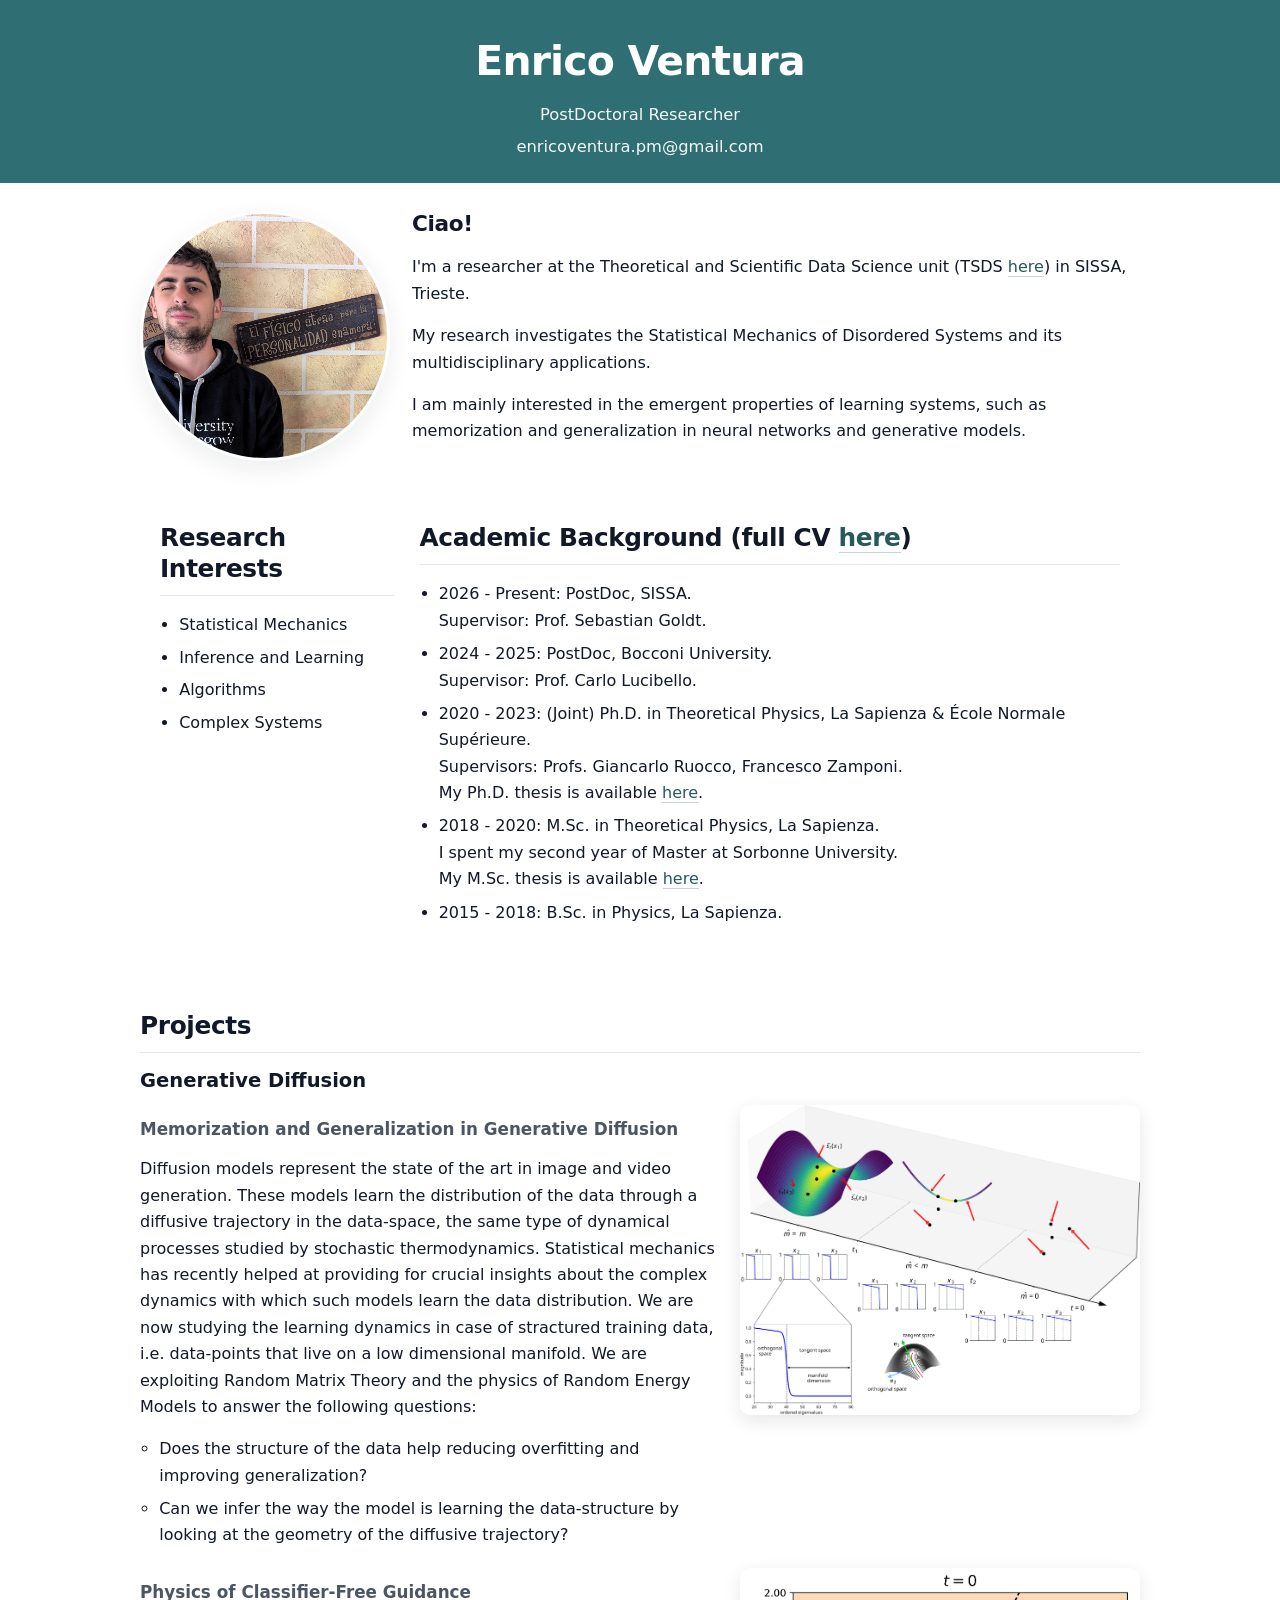
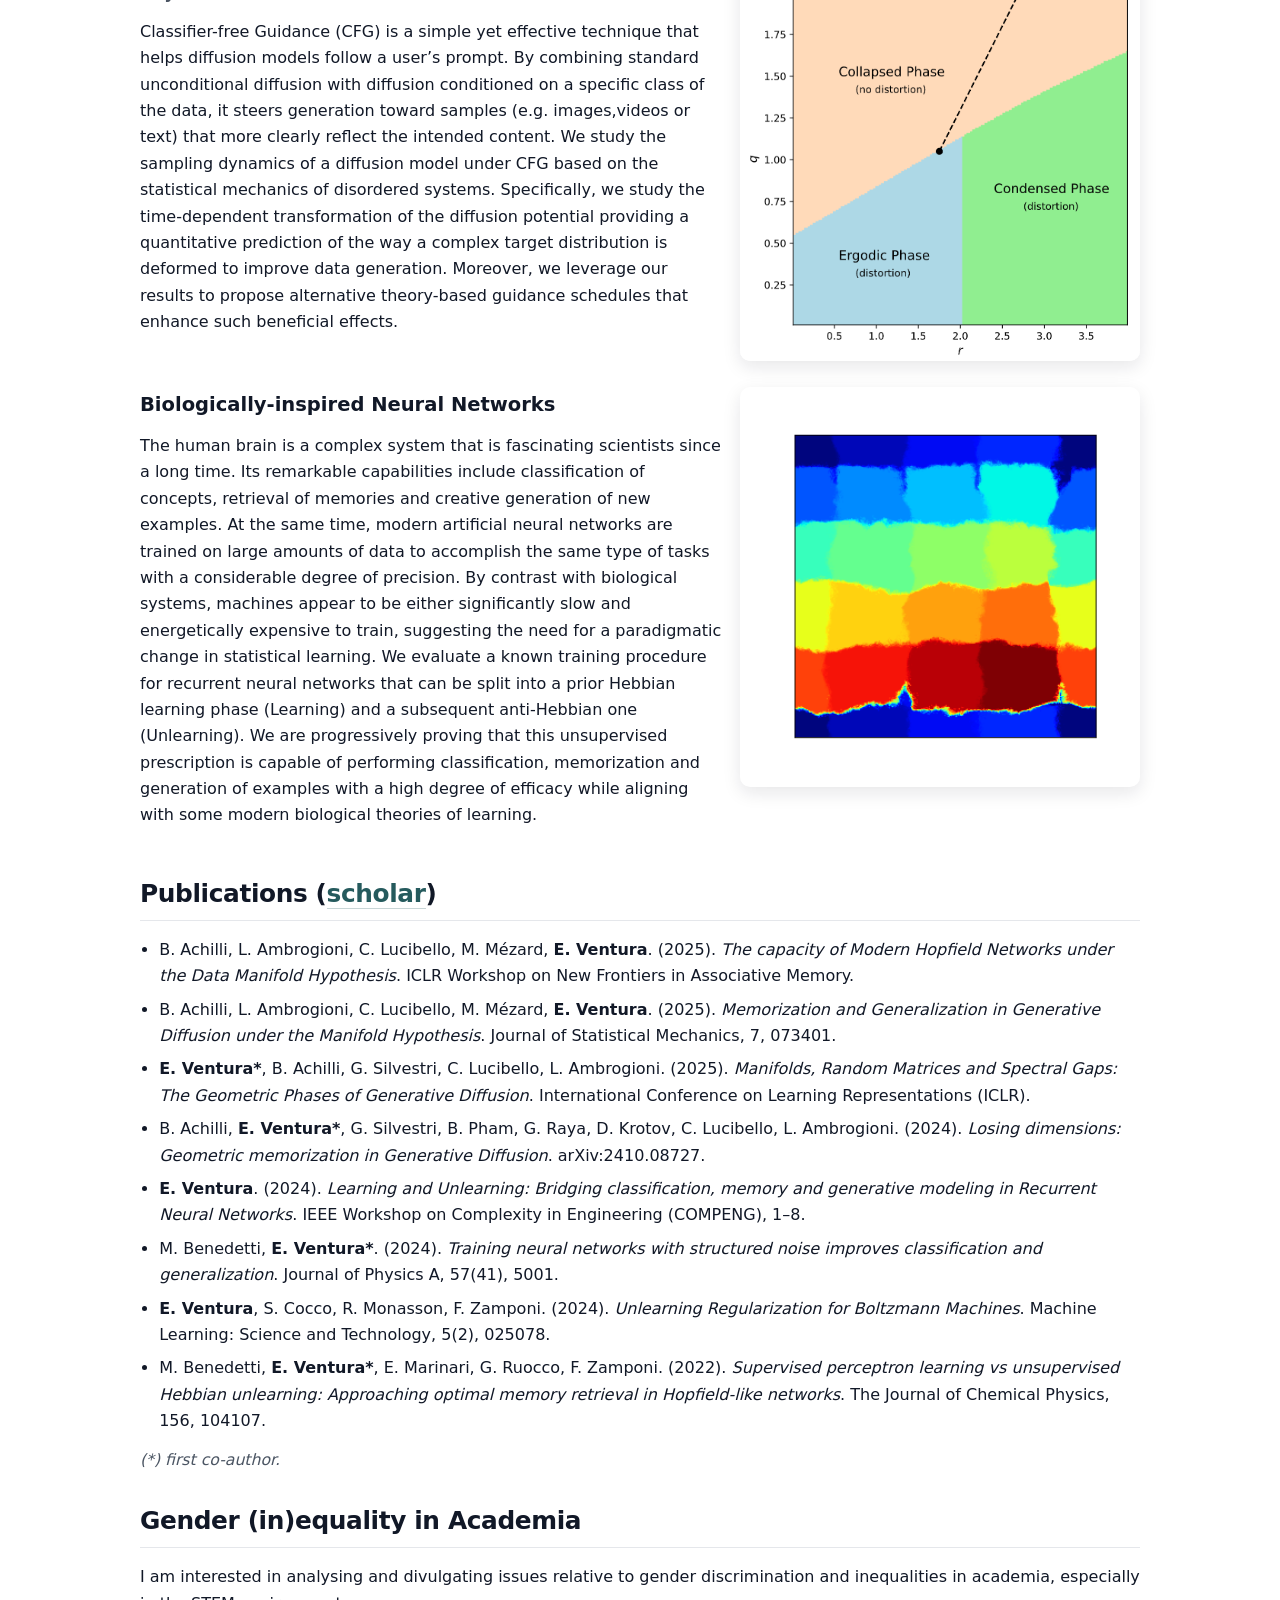
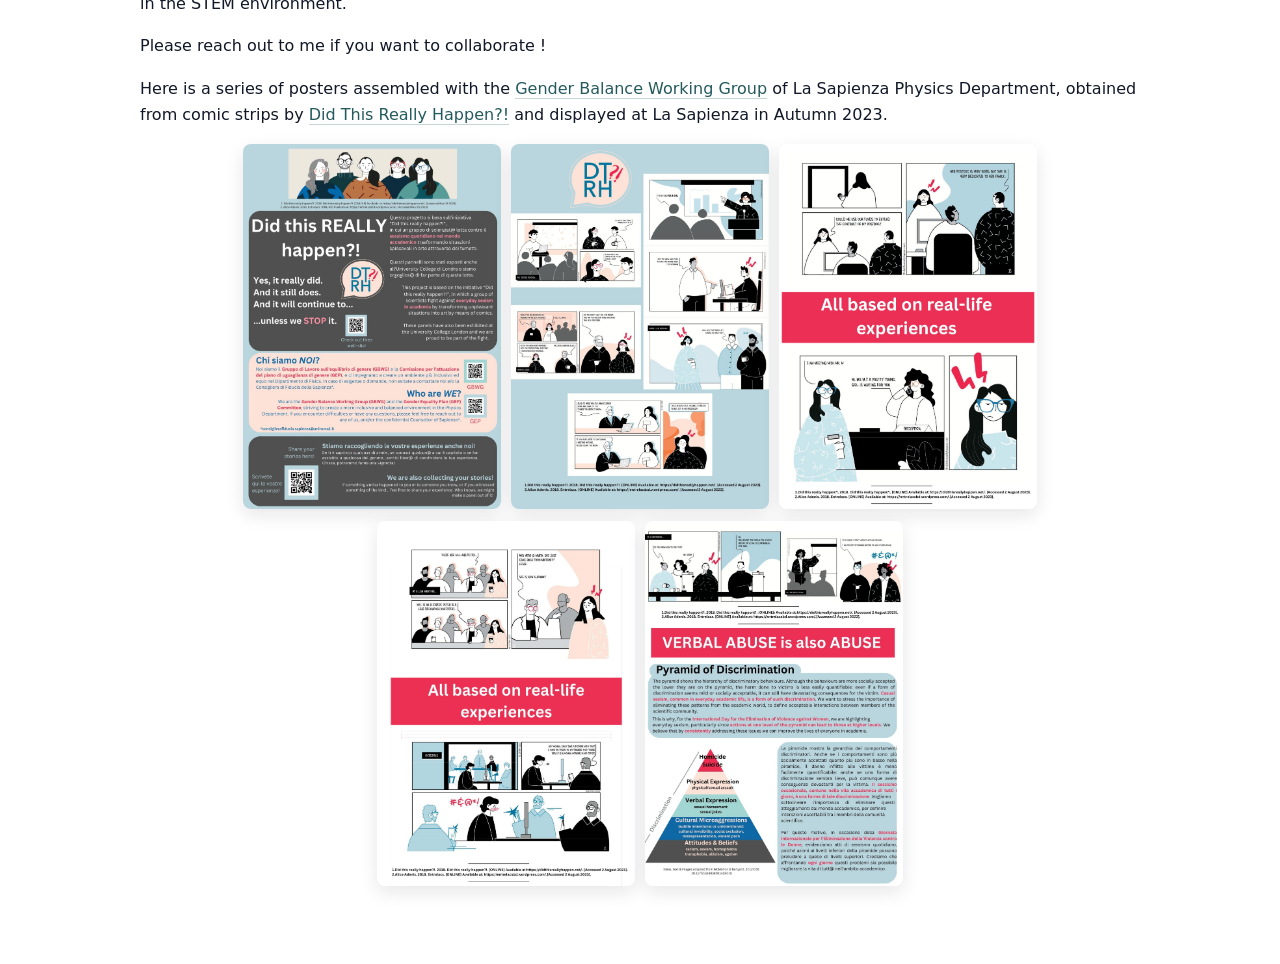
==== index.html @ 5e046989 "Update index.html tsds link added" ====
<!DOCTYPE html>
<html lang="en">
<head>
    <meta charset="UTF-8">
    <meta name="viewport" content="width=device-width, initial-scale=1.0">
    <title>Enrico Ventura's Personal Page</title>
    <link rel="stylesheet" href="styles.css">
    <meta name="google-site-verification" content="R15qdT6R-Fi0BmJsqNx1vPiLDeaV4in-1OyixtEKTc4" />
</head>
<body>
    <header>
        <h1>Enrico Ventura</h1>
        <p>PostDoctoral Researcher</p>
        <p>enricoventura.pm@gmail.com</p>
    </header>
    <div class="container">
        <section id="about" class="section about-section">
            <img src="profile2.jpeg" alt="Enrico Ventura" class="profile-image">
            <div class="about-text">
                <h2>Ciao!</h2>
                <p>I'm a researcher at the Theoretical and Scientific Data Science unit (TSDS <a href="https://datascience.sissa.it/person/435/enrico-ventura">here</a>) in SISSA, Trieste.</p>
                <p>My research investigates the Statistical Mechanics of Disordered Systems and its multidisciplinary applications.</p>
                <p>I am mainly interested in the emergent properties of learning systems, such as memorization and generalization in neural networks and generative models.</p>
            </div>
        </section>
        <div class="container">
            <div class="flex-container">

                <!-- Swapped order: Research Interests first -->
                <section id="research" class="section">
                    <h2>Research Interests</h2>
                    <ul>
                        <li>Statistical Mechanics</li>
                        <li>Inference and Learning</li>
                        <li>Algorithms</li>
                        <li>Complex Systems</li>
                    </ul>
                </section>

                <section id="background" class="section">
                    <h2>Academic Background (full CV <a href="https://drive.google.com/file/d/1VvjgAcRLy3TLuBI2pjbwtrIJHk2iOEC-/view?usp=sharing">here</a>)</h2>
                    <ul>
                        <li> 2026 - Present: PostDoc, SISSA.<br>
                            Supervisor: Prof. Sebastian Goldt.</li> 
                        <li> 2024 - 2025: PostDoc, Bocconi University.<br> 
                            Supervisor: Prof. Carlo Lucibello.</li> 
                        <li> 2020 - 2023: (Joint) Ph.D. in Theoretical Physics, La Sapienza & École Normale Supérieure.<br> 
                            Supervisors: Profs. Giancarlo Ruocco, Francesco Zamponi.<br>
                            My Ph.D. thesis is available <a href="https://arxiv.org/pdf/2403.02537">here</a>.</li>
                        <li>2018 - 2020: M.Sc. in Theoretical Physics, La Sapienza.<br>
                            I spent my second year of Master at Sorbonne University.<br> 
                            My M.Sc. thesis is available <a href="https://arxiv.org/pdf/2305.07656">here</a>.</li>
                        <li>2015 - 2018: B.Sc. in Physics, La Sapienza.</li>
                    </ul>
                </section>    

            </div>
        </div>
        <section id="projects" class="section">
    <h2>Projects</h2>
    <ul class="projects-list">

        <!-- Main paragraph 1 -->
        <li class="project-item">
            <h3>Generative Diffusion</h3>

            <!-- Subparagraph 2 (with image placeholder on the right) -->
            <div class="project-row">
                <div class="project-text">
                    <h4>Memorization and Generalization in Generative Diffusion</h4>
                    <p>
                        Diffusion models represent the state of the art in image and video generation. These models learn the distribution of the data through a diffusive trajectory in the data-space, the same type of dynamical processes studied by stochastic thermodynamics. 
                        Statistical mechanics has recently helped at providing for crucial insights about the complex dynamics with which such models learn the data distribution.  
                        We are now studying the learning dynamics in case of stractured training data, i.e. data-points that live on a low dimensional manifold.    
                        We are exploiting Random Matrix Theory and the physics of Random Energy Models to answer the following questions:
                    </p>
                    <ul>
                        <li> Does the structure of the data help reducing overfitting and improving generalization? </li>
                        <li> Can we infer the way the model is learning the data-structure by looking at the geometry of the diffusive trajectory? </li>
                    </ul>
                </div>

                <div class="project-image">
                    <img src="memo_diffusion-1.png" alt="Memorization and Generalization in Generative Diffusion image" />
                </div>
            </div>
            <!-- Subparagraph 1 (with image placeholder on the right) -->
            <div class="project-row">
                <div class="project-text">
                    <h4>Physics of Classifier-Free Guidance</h4>
                    <p>
                    Classifier-free Guidance (CFG) is a simple yet effective technique that helps diffusion models follow a user’s prompt. By combining standard unconditional diffusion with diffusion conditioned on a specific class of the data, it steers generation toward samples (e.g. images,videos or text) that more clearly reflect the intended content. We study the sampling dynamics of a diffusion model under CFG based on the statistical mechanics of disordered systems. Specifically, we study the time-dependent transformation of the diffusion potential providing a quantitative prediction of the way a complex target distribution is deformed to improve data generation. Moreover, we leverage our results to propose alternative theory-based guidance schedules that enhance such beneficial effects.  
                    </p>
                </div>

                <div class="project-image">
                    <img src="CFG.png" alt="Classifier-Free Guidance image" />
                </div>
            </div>
        </li>

        <!-- Main paragraph 2 -->
        <li class="project-item">
            <div class="project-row">
                <div class="project-text">
                    <h3>Biologically-inspired Neural Networks</h3>
                    <p>
                        The human brain is a complex system that is fascinating scientists since a long time. Its remarkable capabilities include classification of concepts, retrieval of memories and creative generation of new examples. At the same time, modern artificial neural networks are trained on large amounts of data to accomplish the same type of tasks with a considerable degree of precision.
                        By contrast with biological systems, machines appear to be either significantly slow and energetically expensive to train, suggesting the need for a paradigmatic change in statistical learning. 
                        We evaluate a known training procedure for recurrent neural networks that can be split into a prior Hebbian learning phase (Learning) and a subsequent anti-Hebbian one (Unlearning). We are progressively proving that this unsupervised prescription is capable of performing classification, memorization and generation of examples with a high degree of efficacy while aligning with some modern biological theories of learning.
                    </p>
                </div>

                <div class="project-image">
                    <img src="basins.png" alt="Biologically-inspired Neural Networks image" />
                </div>
            </div>
        </li>

    </ul>
</section>

   
        <section id="publications" class="section">
            <h2>Publications (<a href="https://scholar.google.com/citations?user=Wk6m0tkAAAAJ">scholar</a>)</h2>
            <ul>
                <!-- <li><strong>E. Ventura*</strong>, B. Achilli, L. Ambrogioni, C. Lucibello. (2026). <em>Generative Distortions in Guided Diffusion Models</em>. In preparation, to be submitted to ICML 2026.</li> -->
        
                <li>B. Achilli, L. Ambrogioni, C. Lucibello, M. Mézard, <strong>E. Ventura</strong>. (2025). <em>The capacity of Modern Hopfield Networks under the Data Manifold Hypothesis</em>. ICLR Workshop on New Frontiers in Associative Memory.</li>
        
                <li>B. Achilli, L. Ambrogioni, C. Lucibello, M. Mézard, <strong>E. Ventura</strong>. (2025). <em>Memorization and Generalization in Generative Diffusion under the Manifold Hypothesis</em>. Journal of Statistical Mechanics, 7, 073401.</li>
        
                <li><strong>E. Ventura*</strong>, B. Achilli, G. Silvestri, C. Lucibello, L. Ambrogioni. (2025). <em>Manifolds, Random Matrices and Spectral Gaps: The Geometric Phases of Generative Diffusion</em>. International Conference on Learning Representations (ICLR).</li>
        
                <li> B. Achilli, <strong>E. Ventura*</strong>, G. Silvestri, B. Pham, G. Raya, D. Krotov, C. Lucibello, L. Ambrogioni. (2024). <em>Losing dimensions: Geometric memorization in Generative Diffusion</em>. arXiv:2410.08727.</li>
        
                <li><strong>E. Ventura</strong>. (2024). <em>Learning and Unlearning: Bridging classification, memory and generative modeling in Recurrent Neural Networks</em>. IEEE Workshop on Complexity in Engineering (COMPENG), 1–8.</li>
        
                <li>M. Benedetti, <strong>E. Ventura*</strong>. (2024). <em>Training neural networks with structured noise improves classification and generalization</em>. Journal of Physics A, 57(41), 5001.</li>
        
                <li><strong>E. Ventura</strong>, S. Cocco, R. Monasson, F. Zamponi. (2024). <em>Unlearning Regularization for Boltzmann Machines</em>. Machine Learning: Science and Technology, 5(2), 025078.</li>
        
                <li> M. Benedetti, <strong>E. Ventura*</strong>, E. Marinari, G. Ruocco, F. Zamponi. (2022). <em>Supervised perceptron learning vs unsupervised Hebbian unlearning: Approaching optimal memory retrieval in Hopfield-like networks</em>. The Journal of Chemical Physics, 156, 104107.</li>
            </ul>
        
            <p style="margin-top: 12px; color: #4b5563; font-size: 0.98rem;">
                <em>(*) first co-author.</em>
            </p>
        </section>

        </section>    
            <section id="gender balance" class="section">
                <h2>Gender (in)equality in Academia</h2>
                <p>I am interested in analysing and divulgating issues relative to gender discrimination and inequalities in academia, especially in the STEM environment.</p>
                <p>Please reach out to me if you want to collaborate ! </p>
                <p>Here is a series of posters assembled with the <a href="https://phd.uniroma1.it/web/pagina.aspx?s=&i=3503&m=&l=EN&p=477&a=">Gender Balance Working Group</a> of La Sapienza Physics Department, obtained from comic strips by <a href="https://didthisreallyhappen.net/">Did This Really Happen?!</a> and displayed at La Sapienza in Autumn 2023.</p>  
             <div class="image-row">
                <img src="Did this REALLY happen!-2.jpg">
                <img src="Did this REALLY happen!-3.jpg">
                <img src="Did this REALLY happen!-4.jpg">
            </div>
            <div class="image-row">
                <img src="Did this REALLY happen!-5.jpg">
                <img src="Did this REALLY happen!-6.jpg">
            </div>
        </section>
    </div>
</body>
</html>
---- styles.css ----
:root{
    --bg: #ffffff;
    --text: #111827;         /* slate-900 */
    --muted: #4b5563;        /* slate-600 */
    --line: #e5e7eb;         /* slate-200 */
    --accent: #2f6f73;       /* refined teal */
    --accent-dark: #255a5d;
    --maxw: 1040px;

    --radius: 12px;
    --shadow: 0 8px 24px rgba(17, 24, 39, 0.08);
}

* { box-sizing: border-box; }

body {
    font-family: ui-sans-serif, system-ui, -apple-system, "Segoe UI", Roboto, Helvetica, Arial, "Apple Color Emoji", "Segoe UI Emoji";
    font-size: 16.5px;
    line-height: 1.65;
    margin: 0;
    padding: 0;
    background-color: var(--bg);
    color: var(--text);
    min-height: 100vh;
    display: flex;
    flex-direction: column;
}

a {
    color: var(--accent-dark);
    text-decoration: none;
    border-bottom: 1px solid rgba(37, 90, 93, 0.25);
}
a:hover {
    border-bottom-color: rgba(37, 90, 93, 0.8);
}

header {
    background: var(--accent);
    color: #fff;
    padding: 28px 0 22px;
    text-align: center;
}

header h1 {
    margin: 0;
    font-weight: 750;
    letter-spacing: -0.02em;
    font-size: clamp(2.0rem, 3.2vw, 2.7rem);
}

header p {
    margin: 6px 0 0;
    font-size: 1.02rem;
    opacity: 0.95;
}

.container {
    flex: 1;
    max-width: var(--maxw);
    margin: 0 auto;
    padding: 28px 20px 44px;
}

/* Base section spacing */
.section {
    margin-bottom: 34px;
    font-size: 1rem; /* keep body size consistent */
}

/* Title hierarchy */
h2, h3, h4 {
    margin: 0 0 10px 0;
    line-height: 1.25;
}

h2 {
    font-size: 1.55rem;
    font-weight: 720;
    letter-spacing: -0.015em;
    padding-bottom: 10px;
    border-bottom: 1px solid var(--line);
    margin-bottom: 16px;
}

h3 {
    font-size: 1.22rem;
    font-weight: 700;
    margin-top: 6px;
    margin-bottom: 10px;
}

h4 {
    font-size: 1.05rem;
    font-weight: 650;
    color: var(--muted);
    margin-top: 14px;
    margin-bottom: 8px;
}

/* Lists: cleaner spacing */
ul {
    margin: 10px 0 0 0;
    padding-left: 1.2rem;
}
li {
    margin: 7px 0;
}

/* About section layout */
.about-section {
    display: flex;
    flex-wrap: wrap;
    align-items: flex-start;
    gap: 22px;
}

.profile-image {
    width: 250px;
    height: 250px;
    border-radius: 50%;
    flex-shrink: 0;
    object-fit: cover;
    border: 3px solid rgba(255,255,255,0.25);
    box-shadow: var(--shadow);
}

.about-text {
    flex: 1;
    min-width: 260px;
}

.about-text h2 {
    /* “Ciao!” should not look like a major page section */
    border-bottom: none;
    padding-bottom: 0;
    margin-bottom: 8px;
    font-size: 1.35rem;
}

/* Two-column area: Research + Background */
.flex-container {
    display: flex;
    gap: 26px;
    align-items: flex-start;
}

/* Make Academic Background wider than Research Interests */
#background {
    flex: 3 1 0;
    min-width: 0;
}
#research {
    flex: 1 1 0;
    min-width: 0;
}

/* Optional: slightly tighter list in Research Interests */
#research ul li {
    margin: 6px 0;
}

/* -------------------- Projects layout -------------------- */
.projects-list{
    list-style: none;
    padding: 0;
    margin: 0;
}

.project-item{
    margin: 0 0 26px 0;
    padding: 0;
}

/* Each text+image row */
.project-row{
    display: flex;
    gap: 18px;
    align-items: flex-start;
    margin-top: 12px;
}

/* Text takes remaining space */
.project-text{
    flex: 1 1 0;
    min-width: 0;
}

/* Right column: increased image size */
.project-image{
    flex: 0 0 400px;
    max-width: 400px;
    min-width: 400px;
    display: flex;
    justify-content: flex-end;
}

/* Image scales to the column */
.project-image img{
    width: 100%;
    height: auto;
    display: block;
    object-fit: contain;
    border-radius: 10px;
    box-shadow: 0 6px 18px rgba(17, 24, 39, 0.10);
}
/* --------------------------------------------------------- */

/* -------------------- Gender section images (UPDATED) -------------------- */
/* Smaller posters + constrain row width so they don't dominate the page */
.image-row {
    display: flex;
    justify-content: center;
    gap: 10px;
    margin-top: 12px;
    max-width: 860px;     /* keeps the whole row narrower */
    margin-left: auto;
    margin-right: auto;
}

/* Default (row with 3 images): make each image smaller */
.image-row img {
    width: 30%;           /* reduced from 33% */
    height: auto;
    border-radius: 8px;
    box-shadow: 0 6px 18px rgba(17, 24, 39, 0.10);
}

/* Row with 2 images: also reduce */
.image-row:nth-child(2) img {
    width: 52%;           /* reduced from 70% */
}
/* ------------------------------------------------------------------------ */

/* Responsive */
@media (max-width: 768px) {
    .flex-container {
        flex-direction: column;
    }

    /* Projects: stack image below text on tablets/phones */
    .project-row{
        flex-direction: column;
    }
    .project-image{
        max-width: 360px;
        min-width: 0;
        width: 100%;
        justify-content: flex-start;
    }
    .project-image img{
        width: 100%;
    }
}

@media (max-width: 600px) {
    .about-section {
        flex-direction: column;
        text-align: center;
        align-items: center;
    }

    .profile-image {
        margin-bottom: 8px;
    }

    .image-row {
        flex-direction: column;
        align-items: center;
        max-width: 100%;
    }

    .image-row img {
        width: 72%;        /* reduced from 86% on mobile */
    }
}
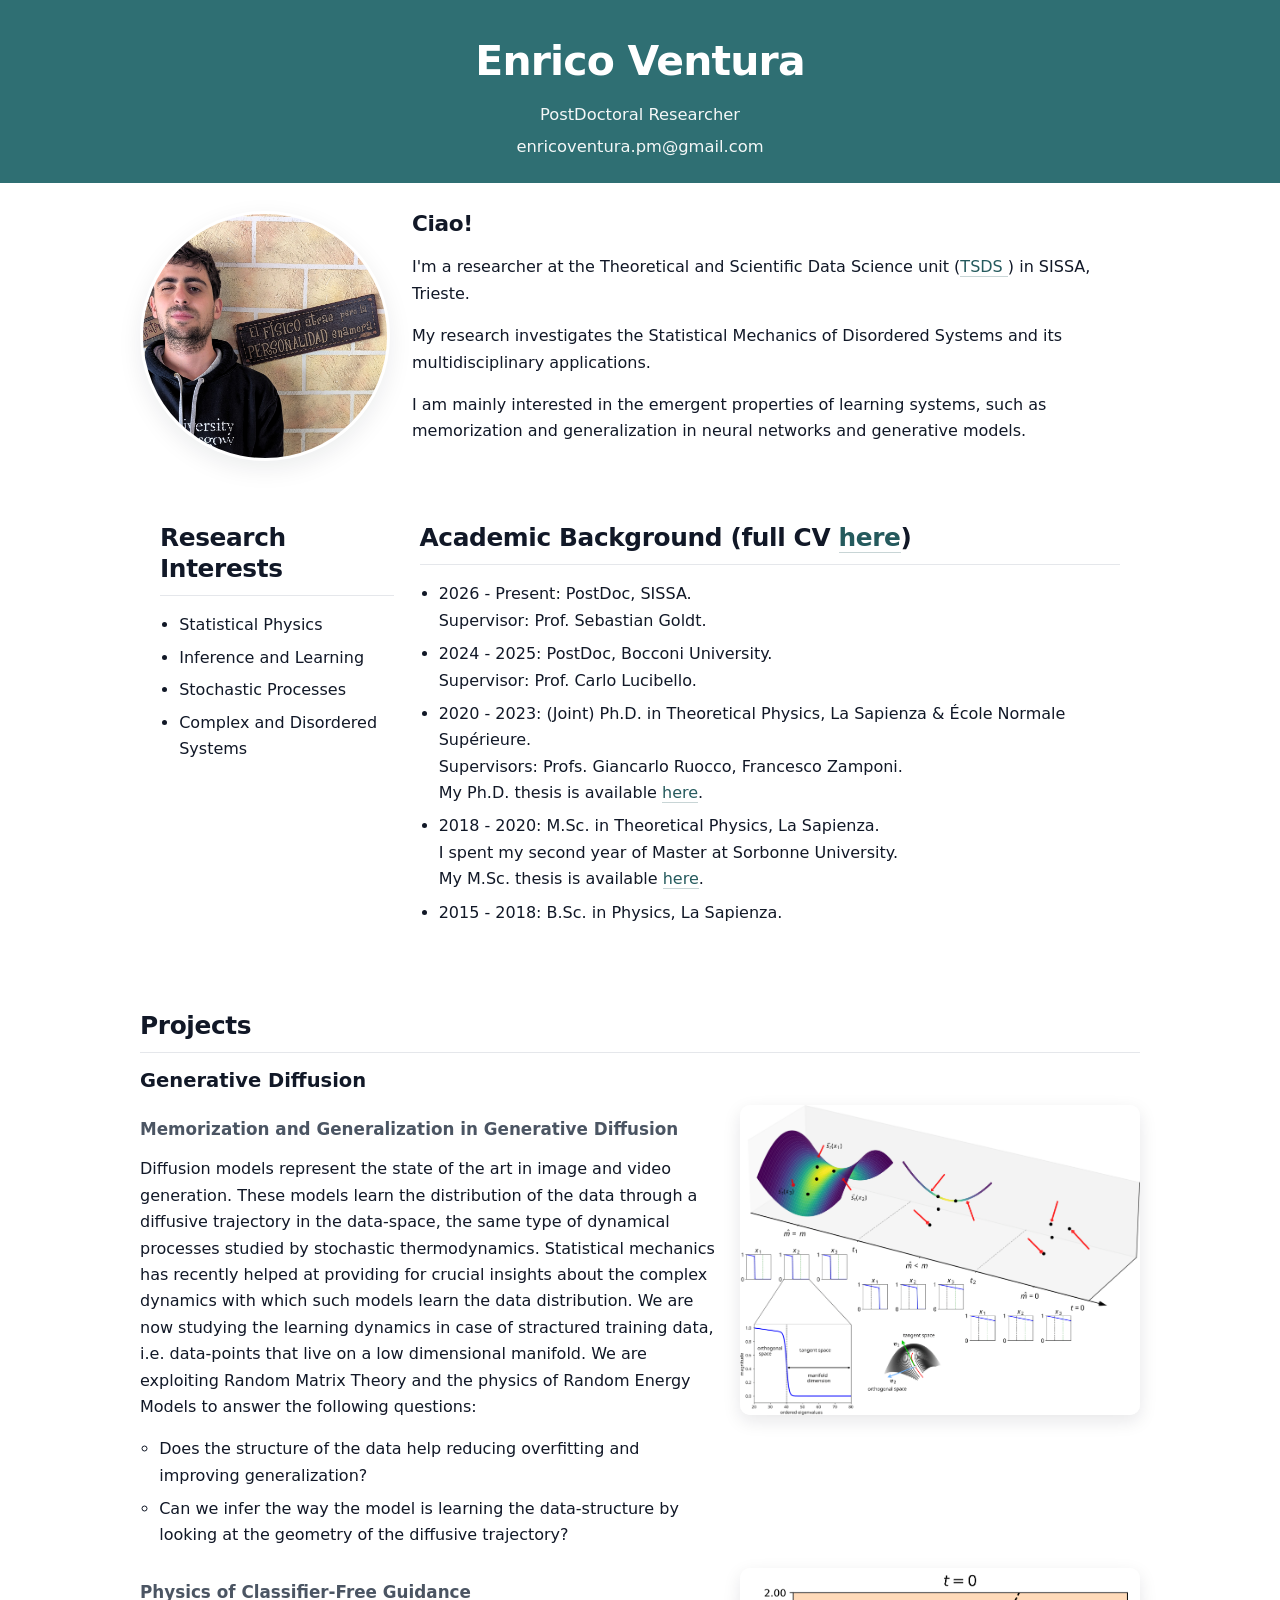
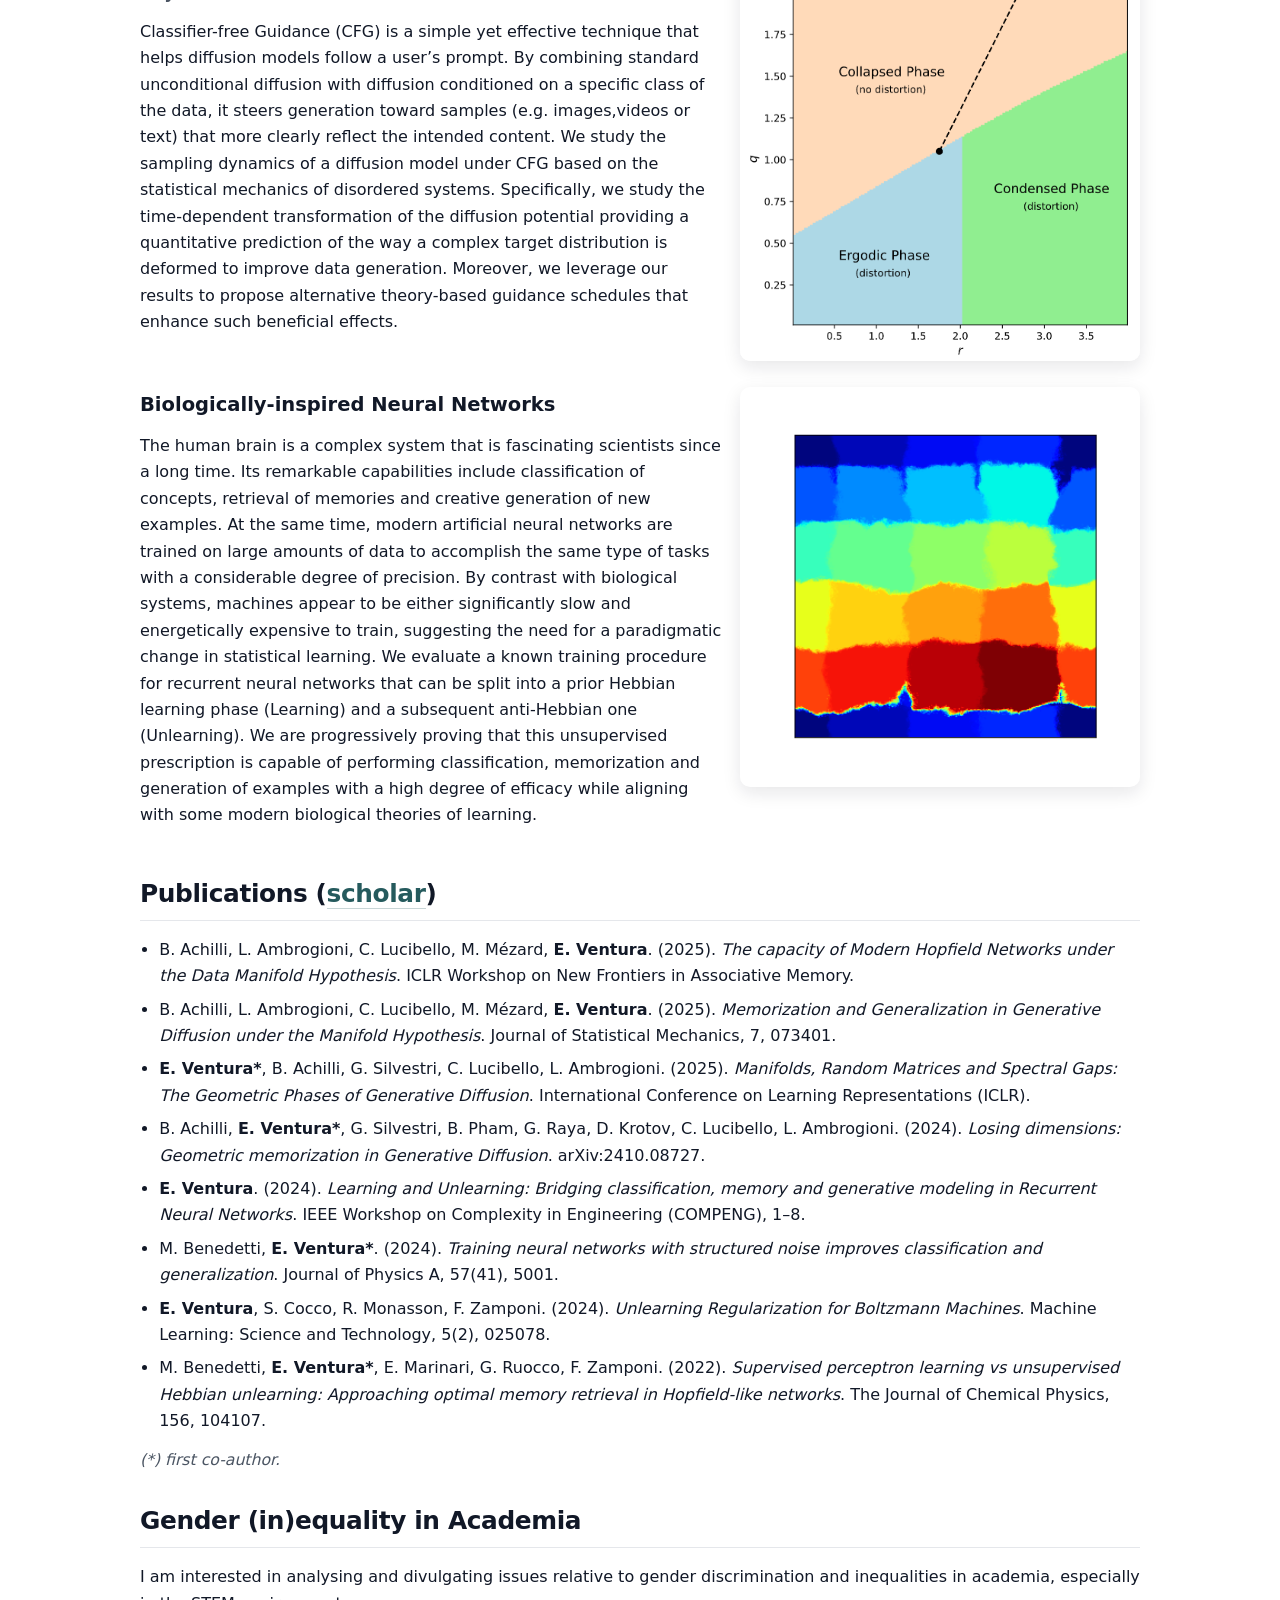
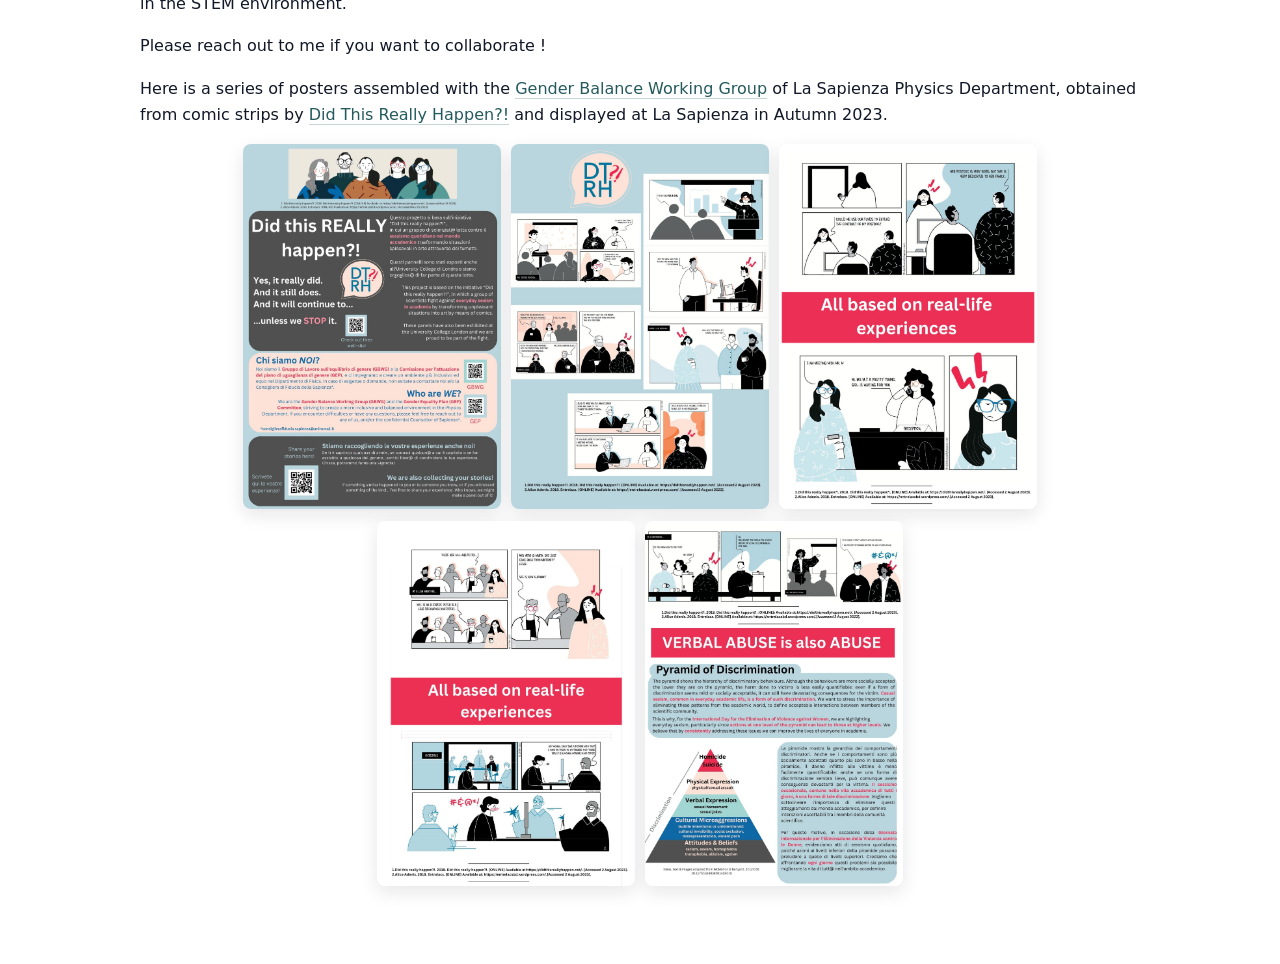
==== commit 9c091bdb: "Update index.html updated tsds link and interests" ====
--- a/index.html
+++ b/index.html
@@ -18,7 +18,7 @@
             <img src="profile2.jpeg" alt="Enrico Ventura" class="profile-image">
             <div class="about-text">
                 <h2>Ciao!</h2>
-                <p>I'm a researcher at the Theoretical and Scientific Data Science unit (TSDS <a href="https://datascience.sissa.it/person/435/enrico-ventura">here</a>) in SISSA, Trieste.</p>
+                <p>I'm a researcher at the Theoretical and Scientific Data Science unit (<a href="https://datascience.sissa.it/person/435/enrico-ventura">TSDS </a>) in SISSA, Trieste.</p>
                 <p>My research investigates the Statistical Mechanics of Disordered Systems and its multidisciplinary applications.</p>
                 <p>I am mainly interested in the emergent properties of learning systems, such as memorization and generalization in neural networks and generative models.</p>
             </div>
@@ -30,10 +30,10 @@
                 <section id="research" class="section">
                     <h2>Research Interests</h2>
                     <ul>
-                        <li>Statistical Mechanics</li>
+                        <li>Statistical Physics</li>
                         <li>Inference and Learning</li>
-                        <li>Algorithms</li>
-                        <li>Complex Systems</li>
+                        <li>Stochastic Processes</li>
+                        <li>Complex and Disordered Systems</li>
                     </ul>
                 </section>
 
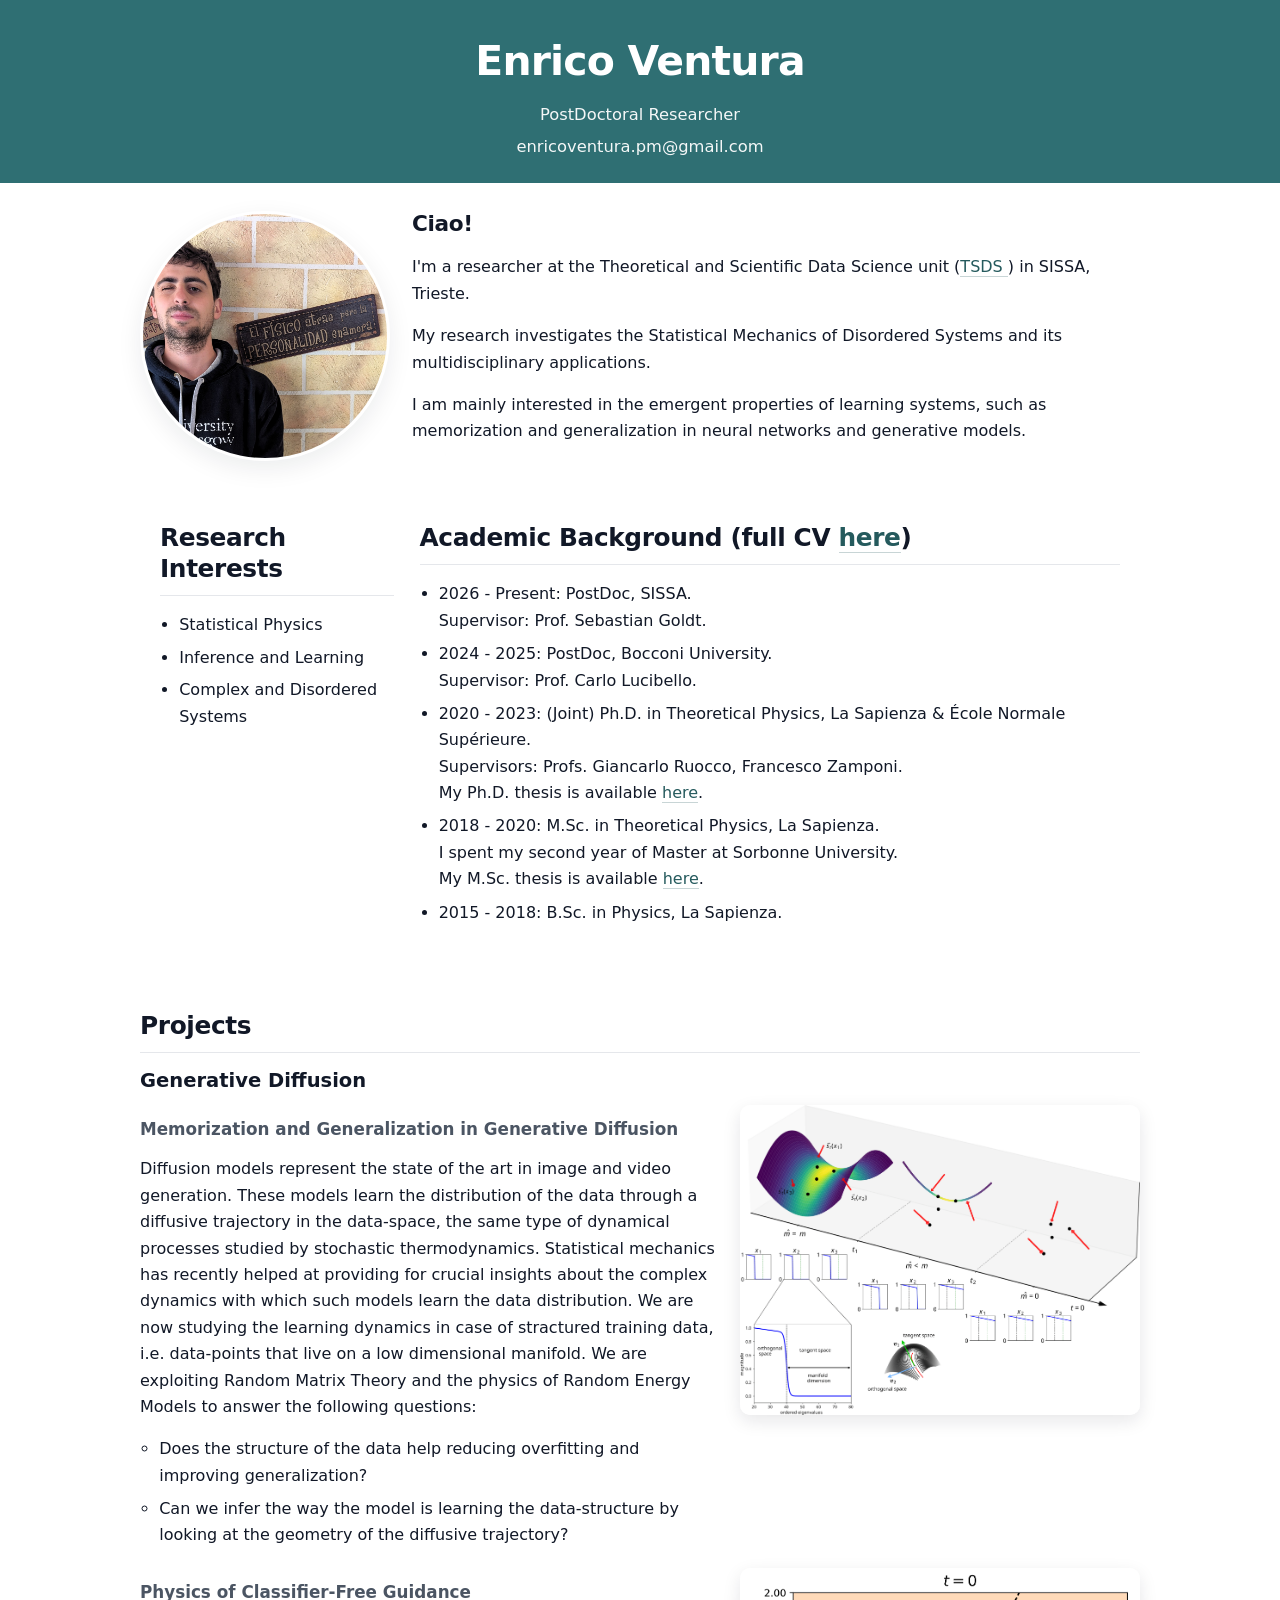
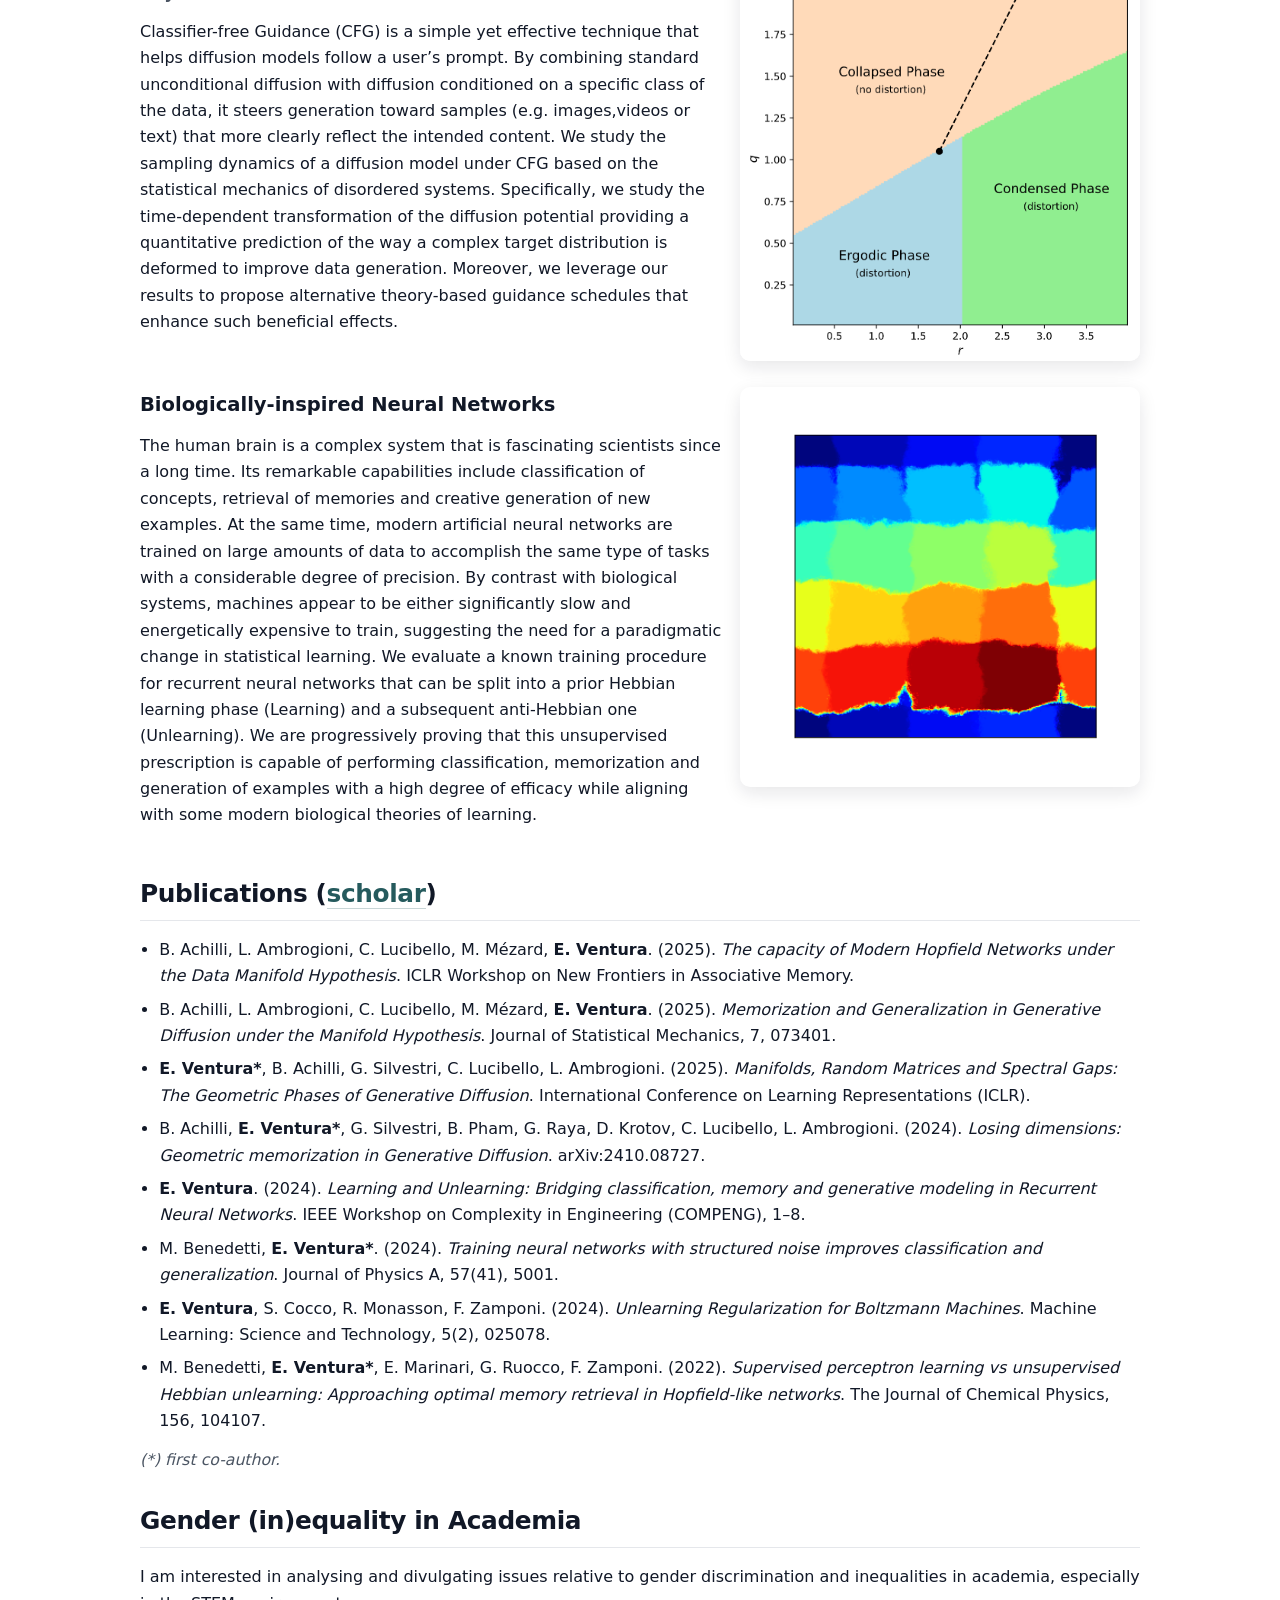
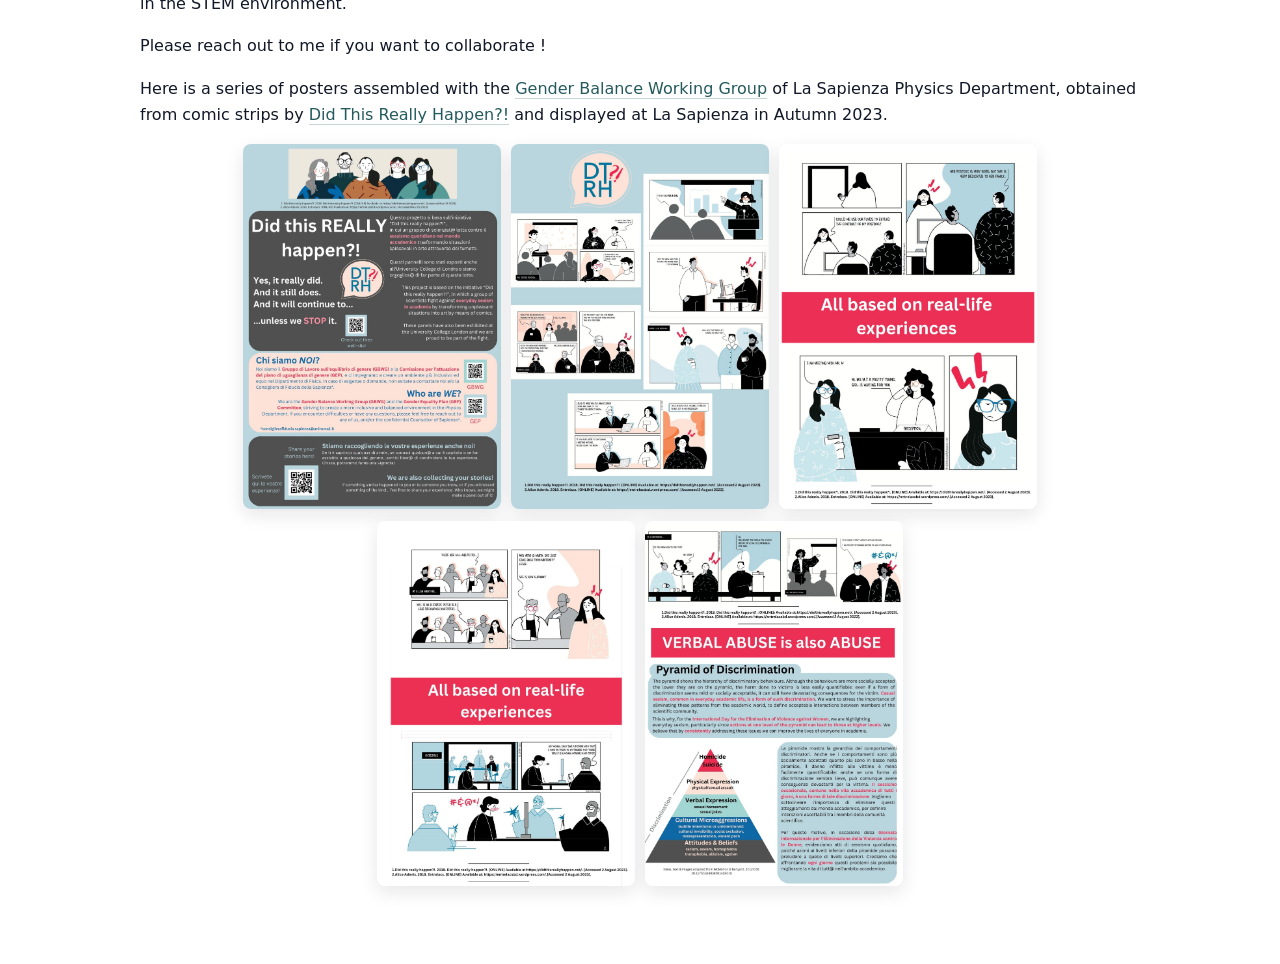
==== commit ec1aa290: "Update index.html interests updated" ====
--- a/index.html
+++ b/index.html
@@ -32,7 +32,6 @@
                     <ul>
                         <li>Statistical Physics</li>
                         <li>Inference and Learning</li>
-                        <li>Stochastic Processes</li>
                         <li>Complex and Disordered Systems</li>
                     </ul>
                 </section>
@@ -124,7 +123,7 @@
         <section id="publications" class="section">
             <h2>Publications (<a href="https://scholar.google.com/citations?user=Wk6m0tkAAAAJ">scholar</a>)</h2>
             <ul>
-                <!-- <li><strong>E. Ventura*</strong>, B. Achilli, L. Ambrogioni, C. Lucibello. (2026). <em>Generative Distortions in Guided Diffusion Models</em>. In preparation, to be submitted to ICML 2026.</li> -->
+                <!-- <li><strong>E. Ventura*</strong>, B. Achilli, L. Ambrogioni, C. Lucibello. (2026). <em>Generative Distortions in Guided Diffusion Models</em>. Submitted to ICML 2026.</li> -->
         
                 <li>B. Achilli, L. Ambrogioni, C. Lucibello, M. Mézard, <strong>E. Ventura</strong>. (2025). <em>The capacity of Modern Hopfield Networks under the Data Manifold Hypothesis</em>. ICLR Workshop on New Frontiers in Associative Memory.</li>
         
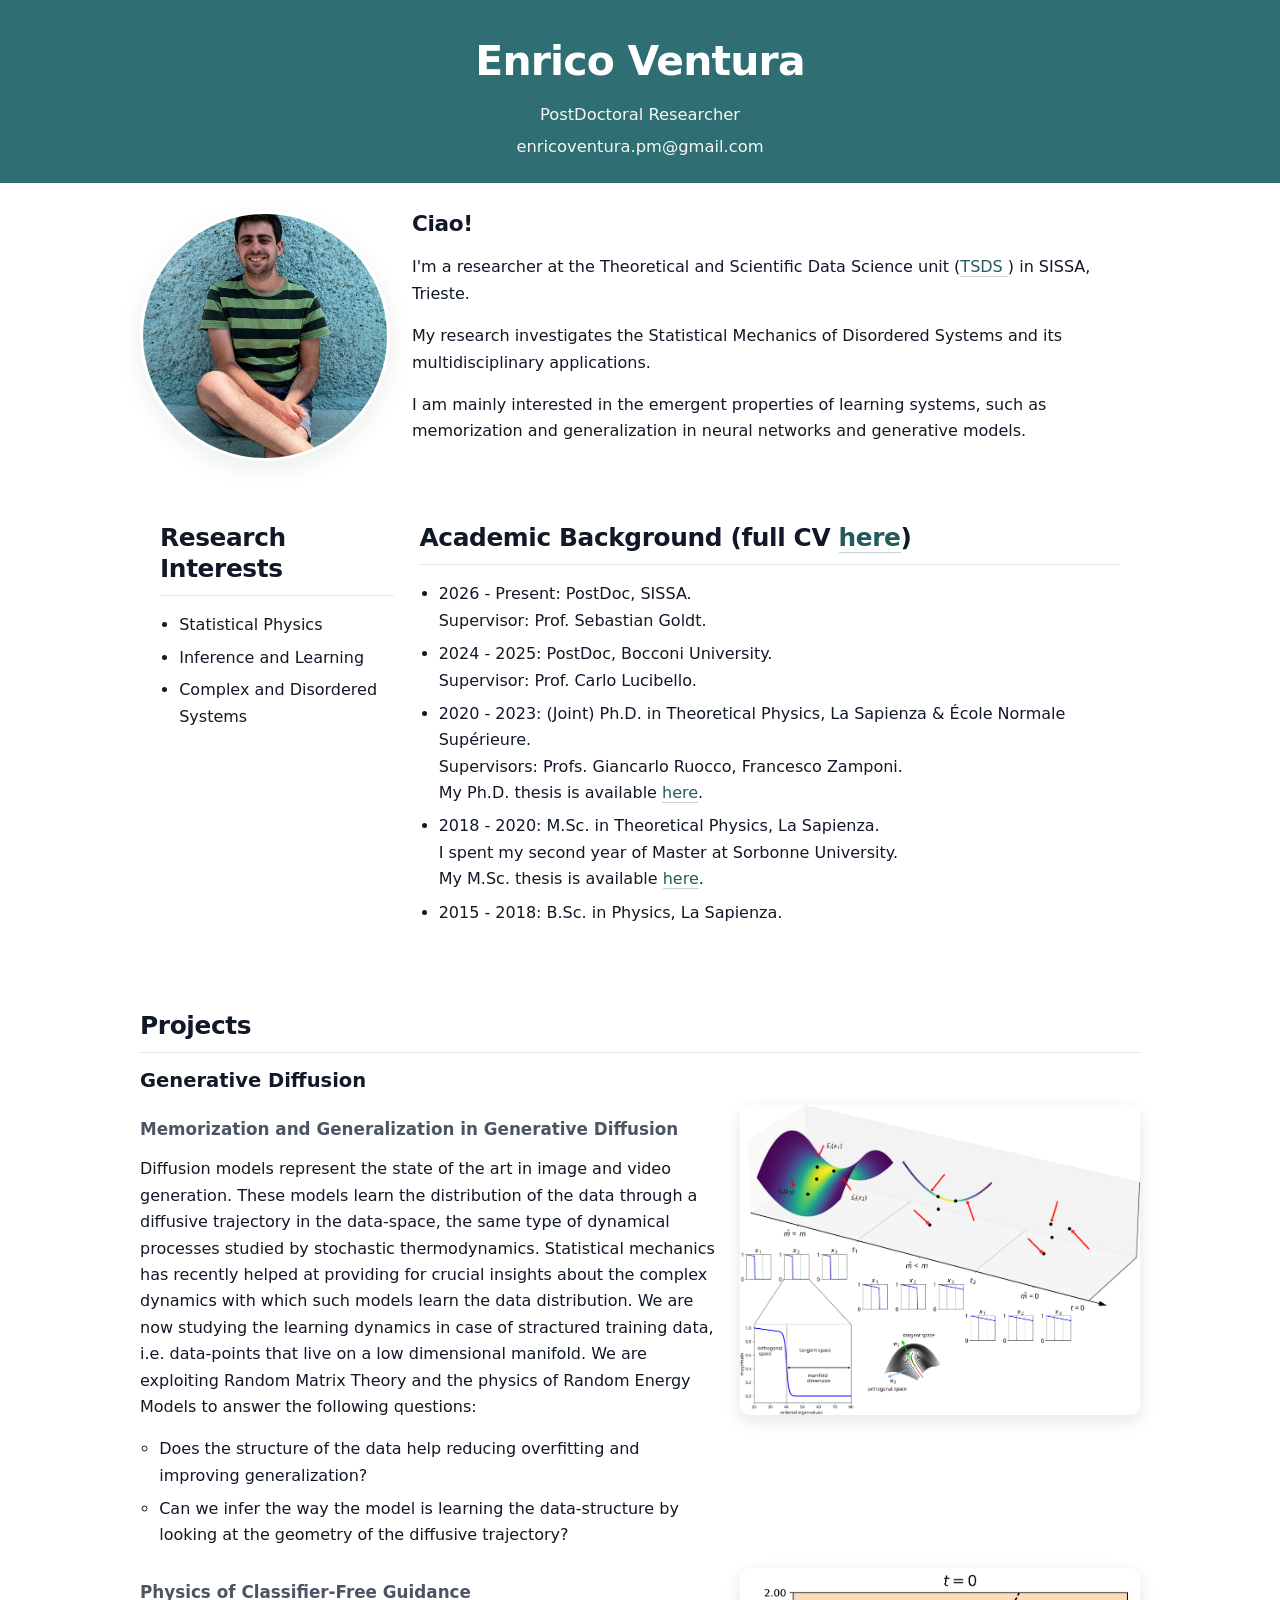
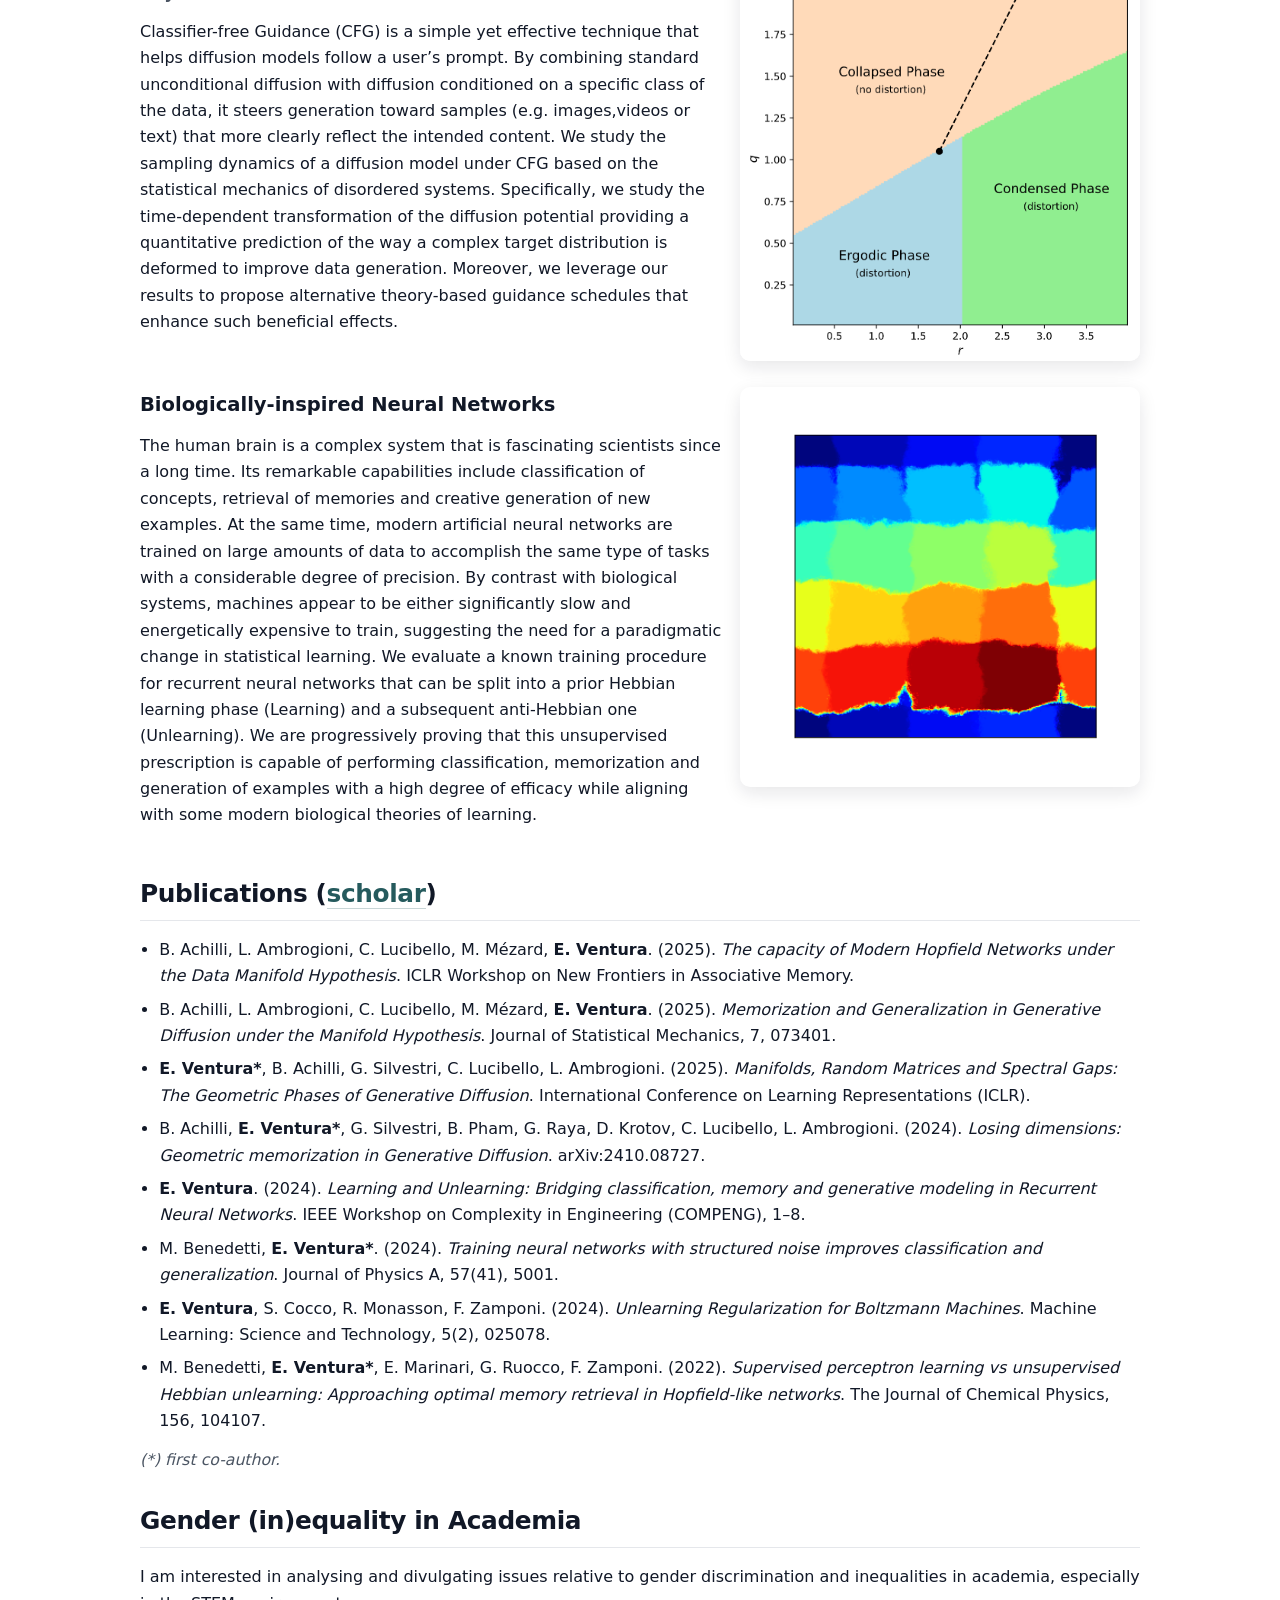
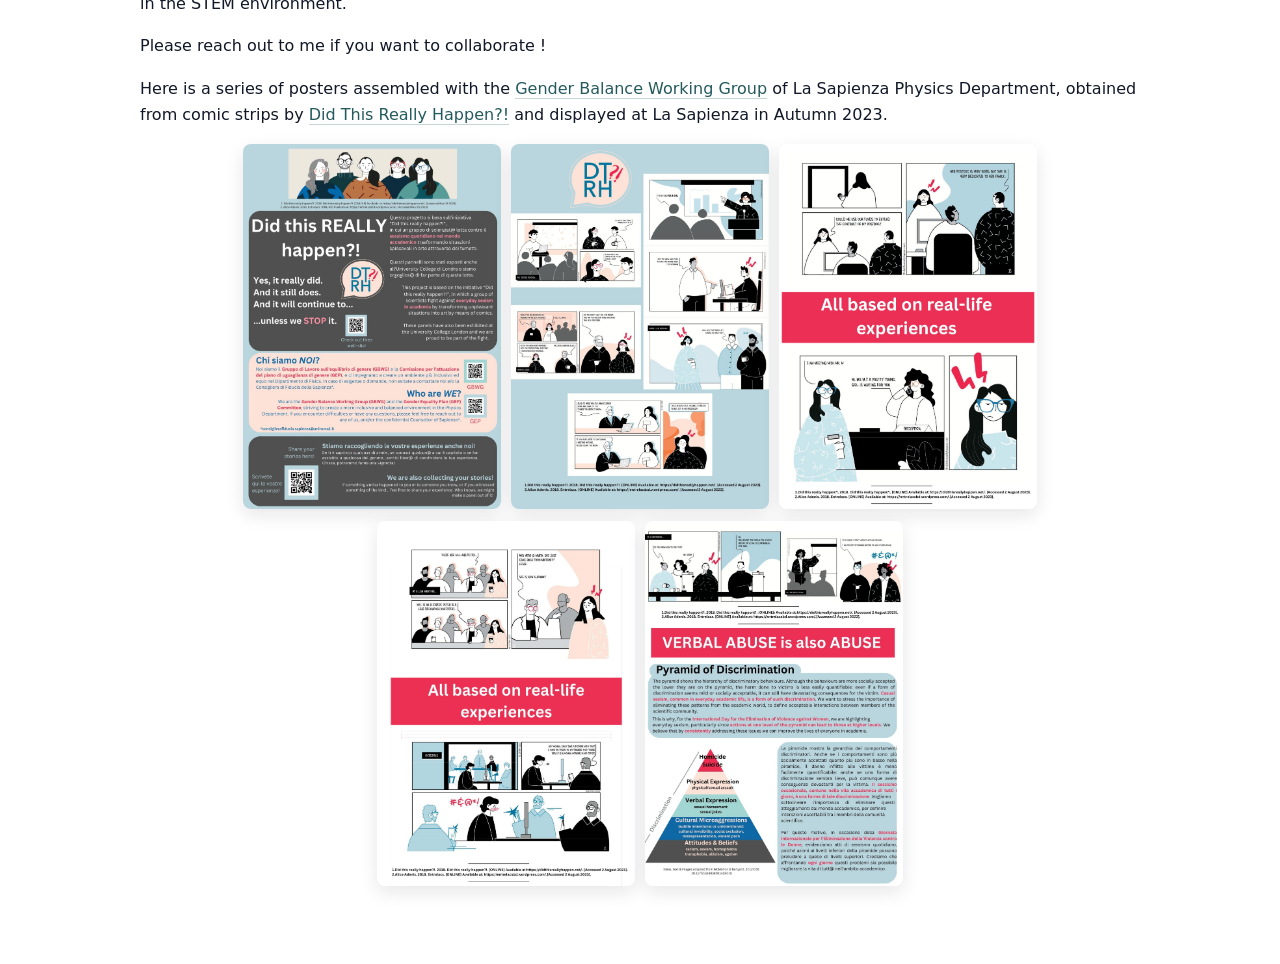
==== commit ae0288e9: "Update index.html new image uploaded" ====
--- a/index.html
+++ b/index.html
@@ -15,7 +15,7 @@
     </header>
     <div class="container">
         <section id="about" class="section about-section">
-            <img src="profile2.jpeg" alt="Enrico Ventura" class="profile-image">
+            <img src="me_xico.jpg" alt="Enrico Ventura" class="profile-image">
             <div class="about-text">
                 <h2>Ciao!</h2>
                 <p>I'm a researcher at the Theoretical and Scientific Data Science unit (<a href="https://datascience.sissa.it/person/435/enrico-ventura">TSDS </a>) in SISSA, Trieste.</p>
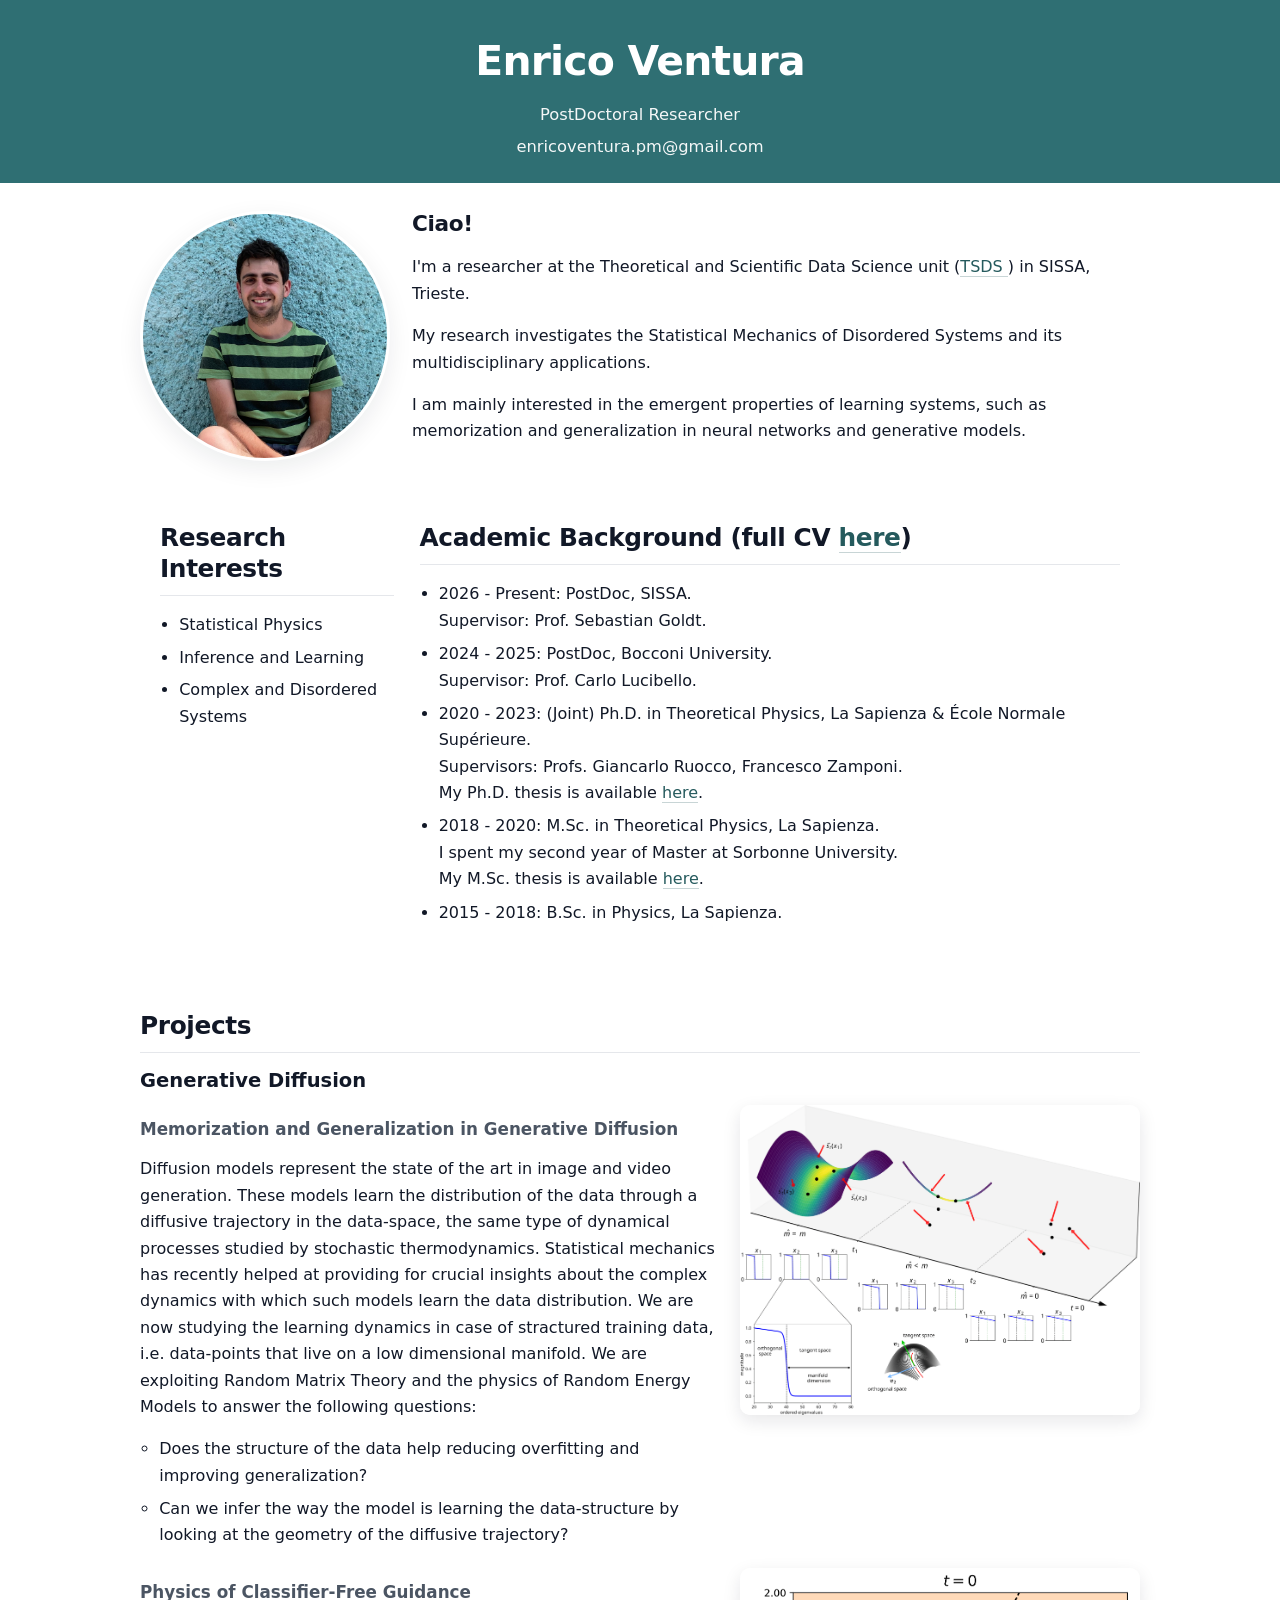
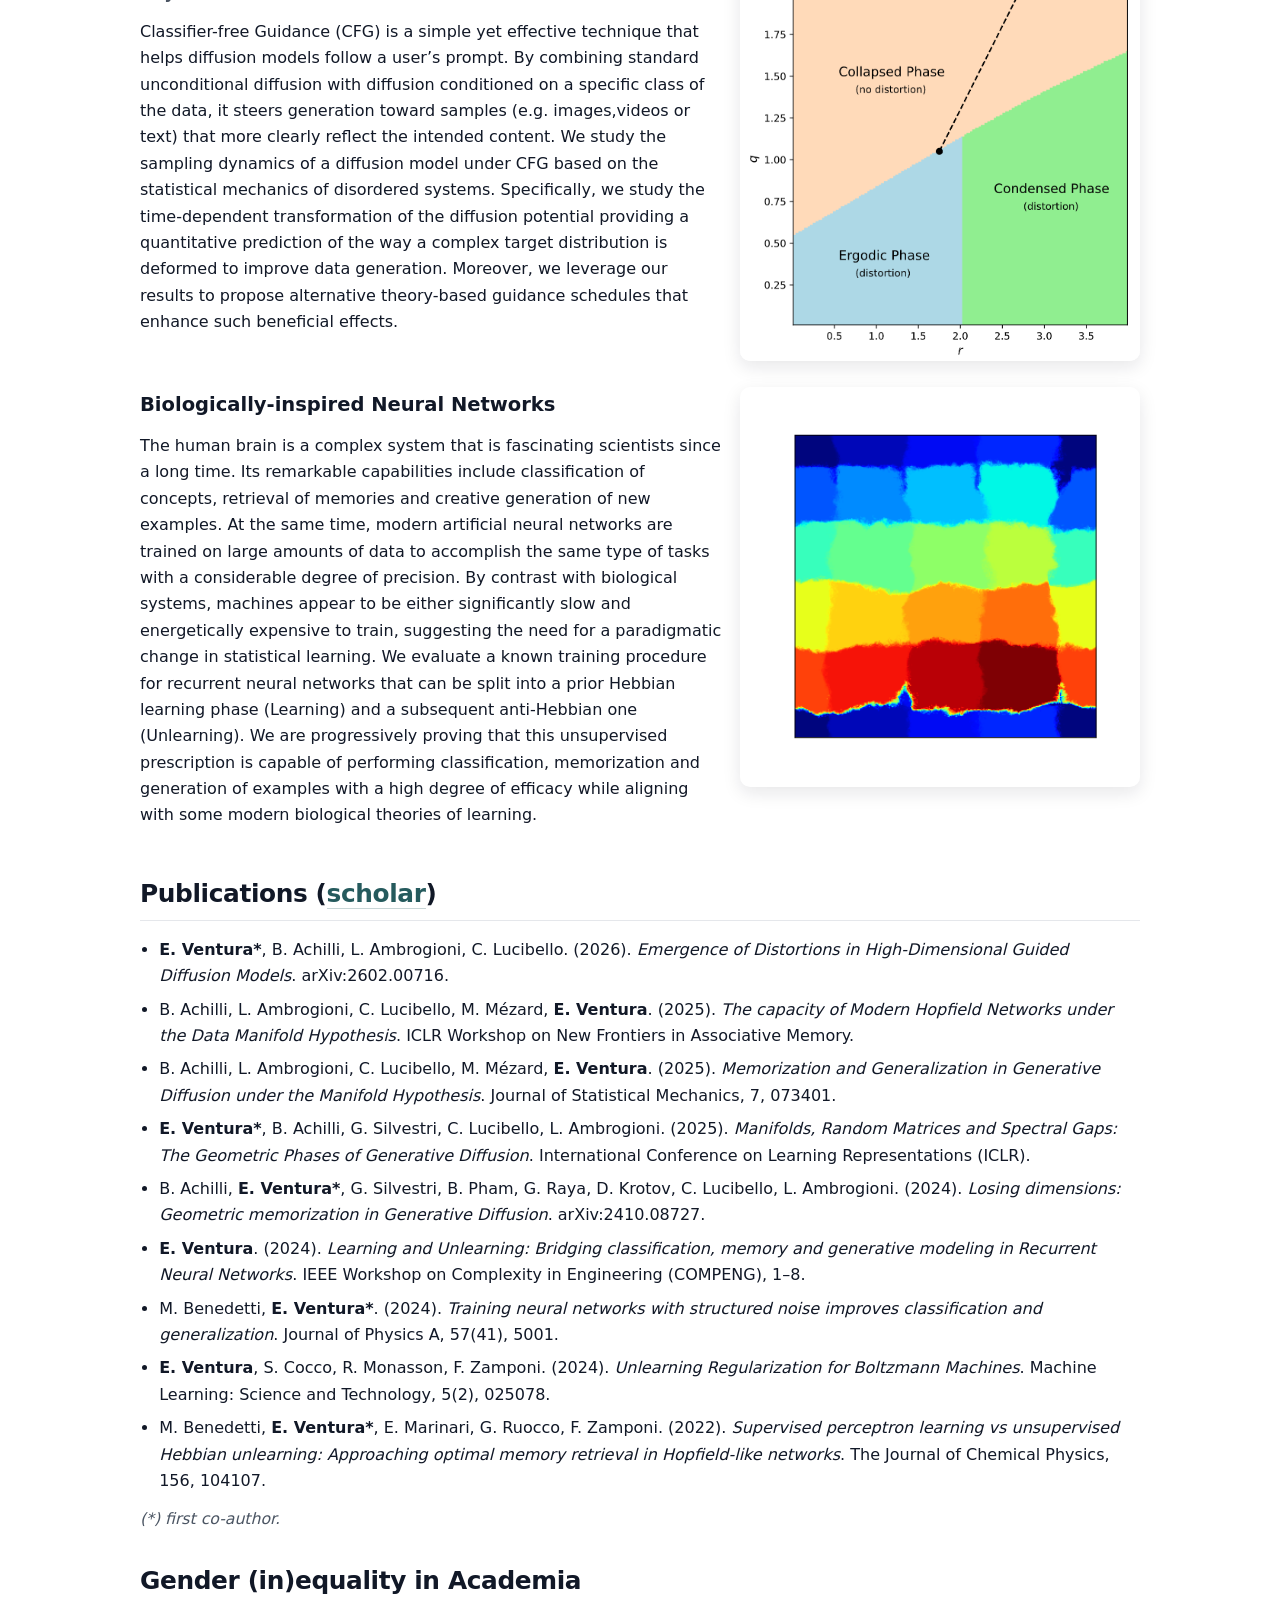
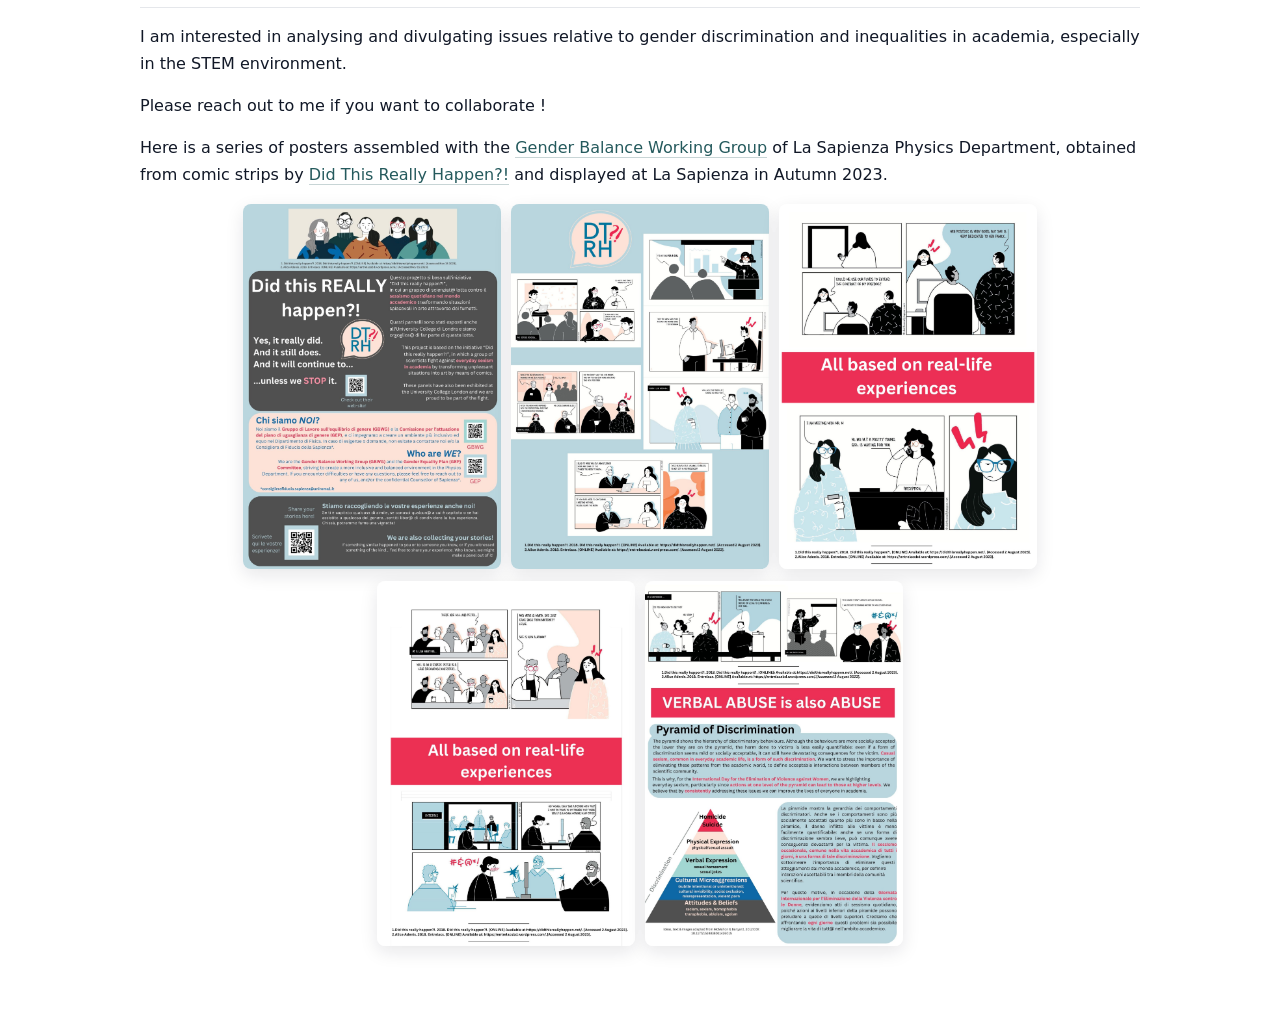
==== commit ec86bef7: "Update index.html new article in biblio" ====
--- a/index.html
+++ b/index.html
@@ -123,7 +123,7 @@
         <section id="publications" class="section">
             <h2>Publications (<a href="https://scholar.google.com/citations?user=Wk6m0tkAAAAJ">scholar</a>)</h2>
             <ul>
-                <!-- <li><strong>E. Ventura*</strong>, B. Achilli, L. Ambrogioni, C. Lucibello. (2026). <em>Generative Distortions in Guided Diffusion Models</em>. Submitted to ICML 2026.</li> -->
+                <li><strong>E. Ventura*</strong>, B. Achilli, L. Ambrogioni, C. Lucibello. (2026). <em>Emergence of Distortions in High-Dimensional Guided Diffusion Models</em>. arXiv:2602.00716.</li>
         
                 <li>B. Achilli, L. Ambrogioni, C. Lucibello, M. Mézard, <strong>E. Ventura</strong>. (2025). <em>The capacity of Modern Hopfield Networks under the Data Manifold Hypothesis</em>. ICLR Workshop on New Frontiers in Associative Memory.</li>
         
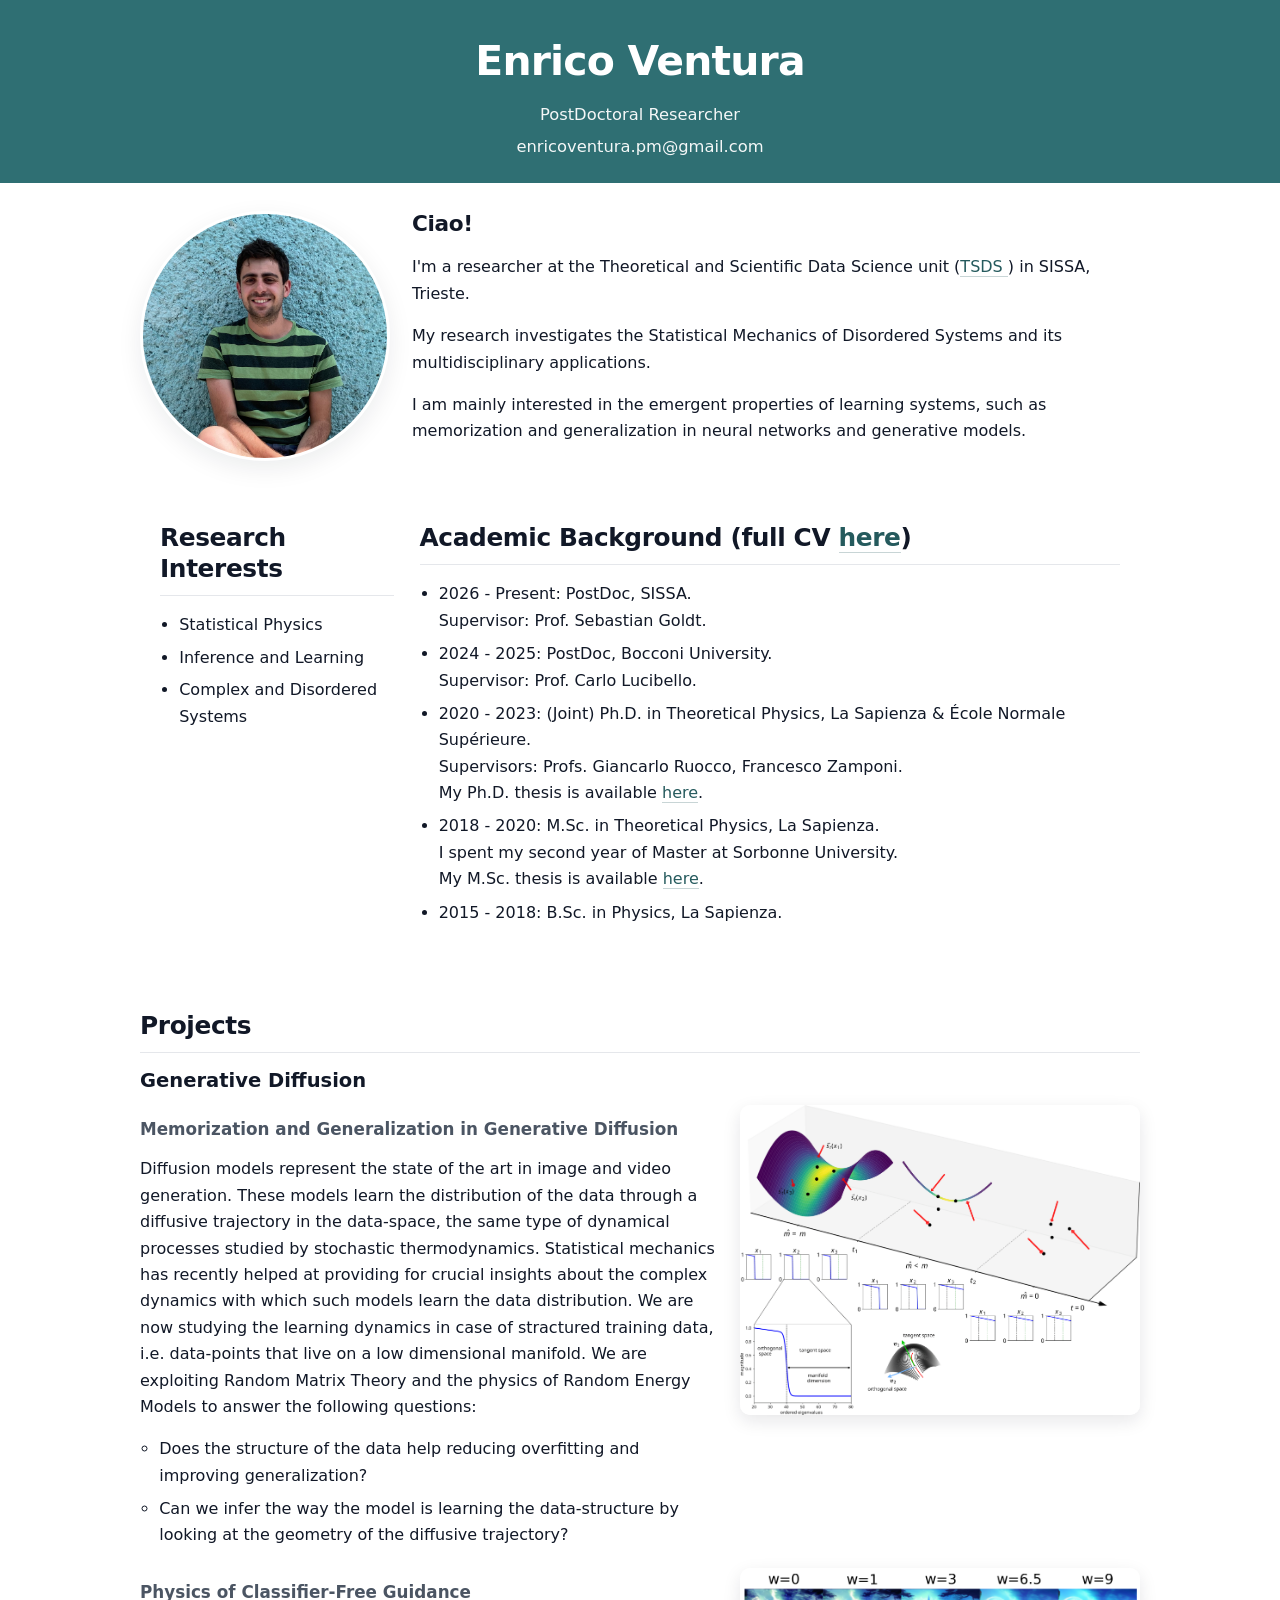
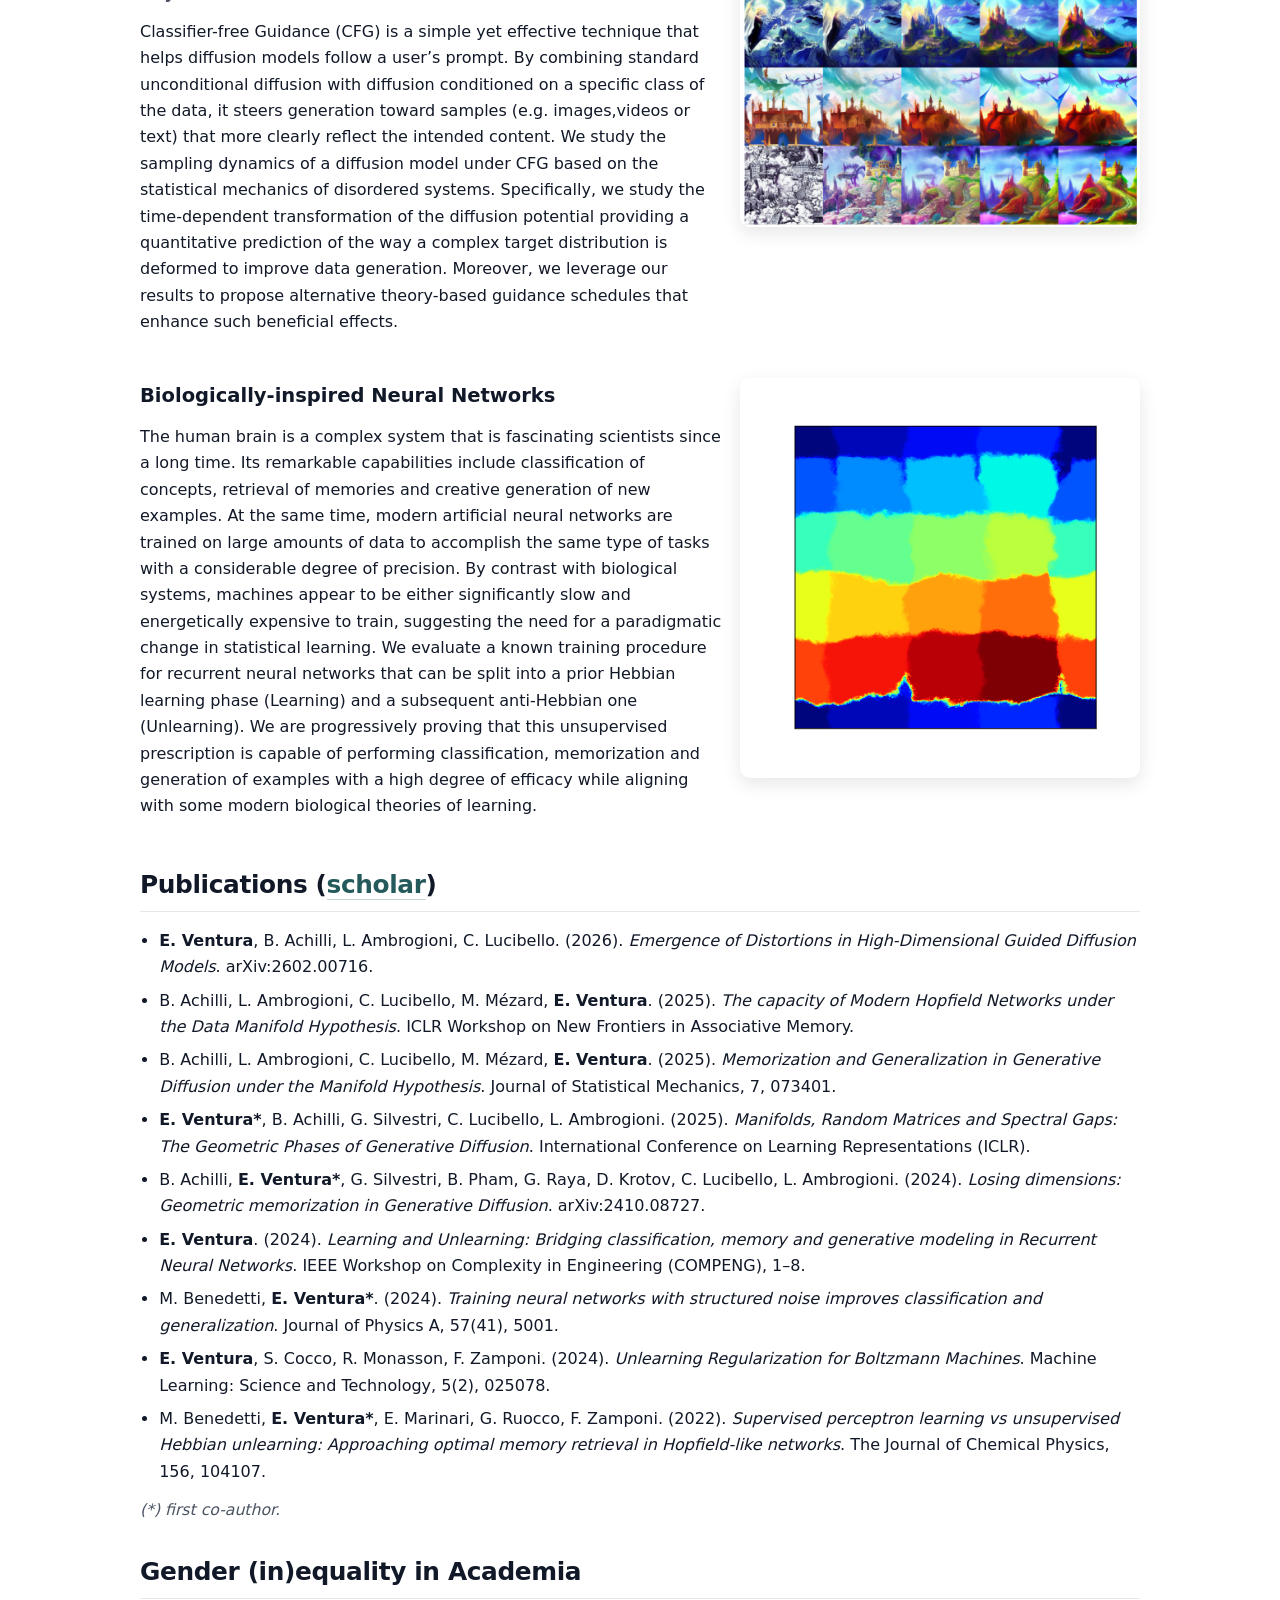
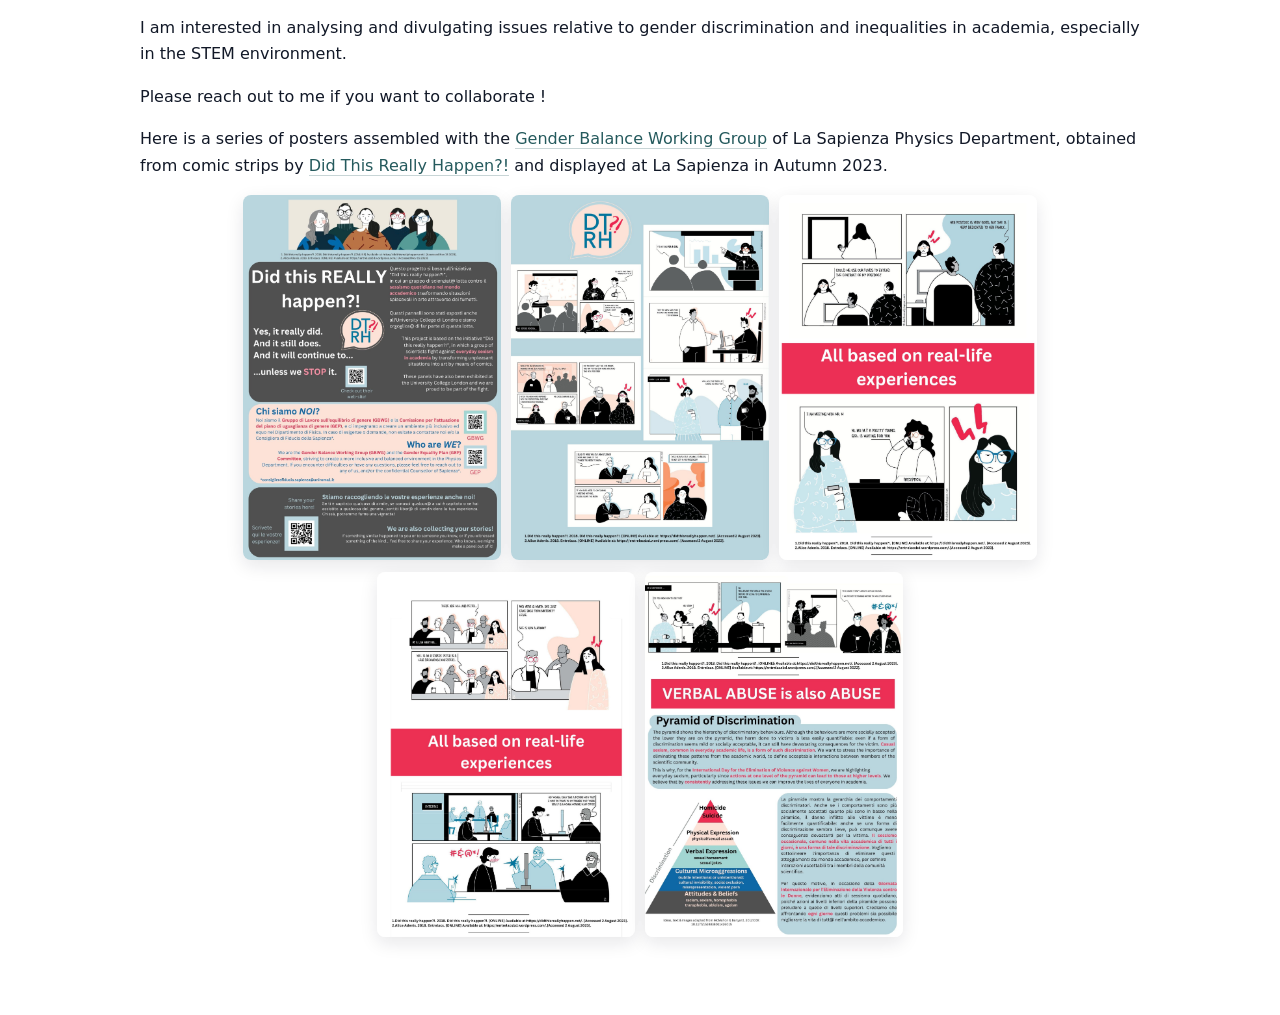
==== commit a0c430c2: "Update index.html first author" ====
--- a/index.html
+++ b/index.html
@@ -123,7 +123,7 @@
         <section id="publications" class="section">
             <h2>Publications (<a href="https://scholar.google.com/citations?user=Wk6m0tkAAAAJ">scholar</a>)</h2>
             <ul>
-                <li><strong>E. Ventura*</strong>, B. Achilli, L. Ambrogioni, C. Lucibello. (2026). <em>Emergence of Distortions in High-Dimensional Guided Diffusion Models</em>. arXiv:2602.00716.</li>
+                <li><strong>E. Ventura</strong>, B. Achilli, L. Ambrogioni, C. Lucibello. (2026). <em>Emergence of Distortions in High-Dimensional Guided Diffusion Models</em>. arXiv:2602.00716.</li>
         
                 <li>B. Achilli, L. Ambrogioni, C. Lucibello, M. Mézard, <strong>E. Ventura</strong>. (2025). <em>The capacity of Modern Hopfield Networks under the Data Manifold Hypothesis</em>. ICLR Workshop on New Frontiers in Associative Memory.</li>
         
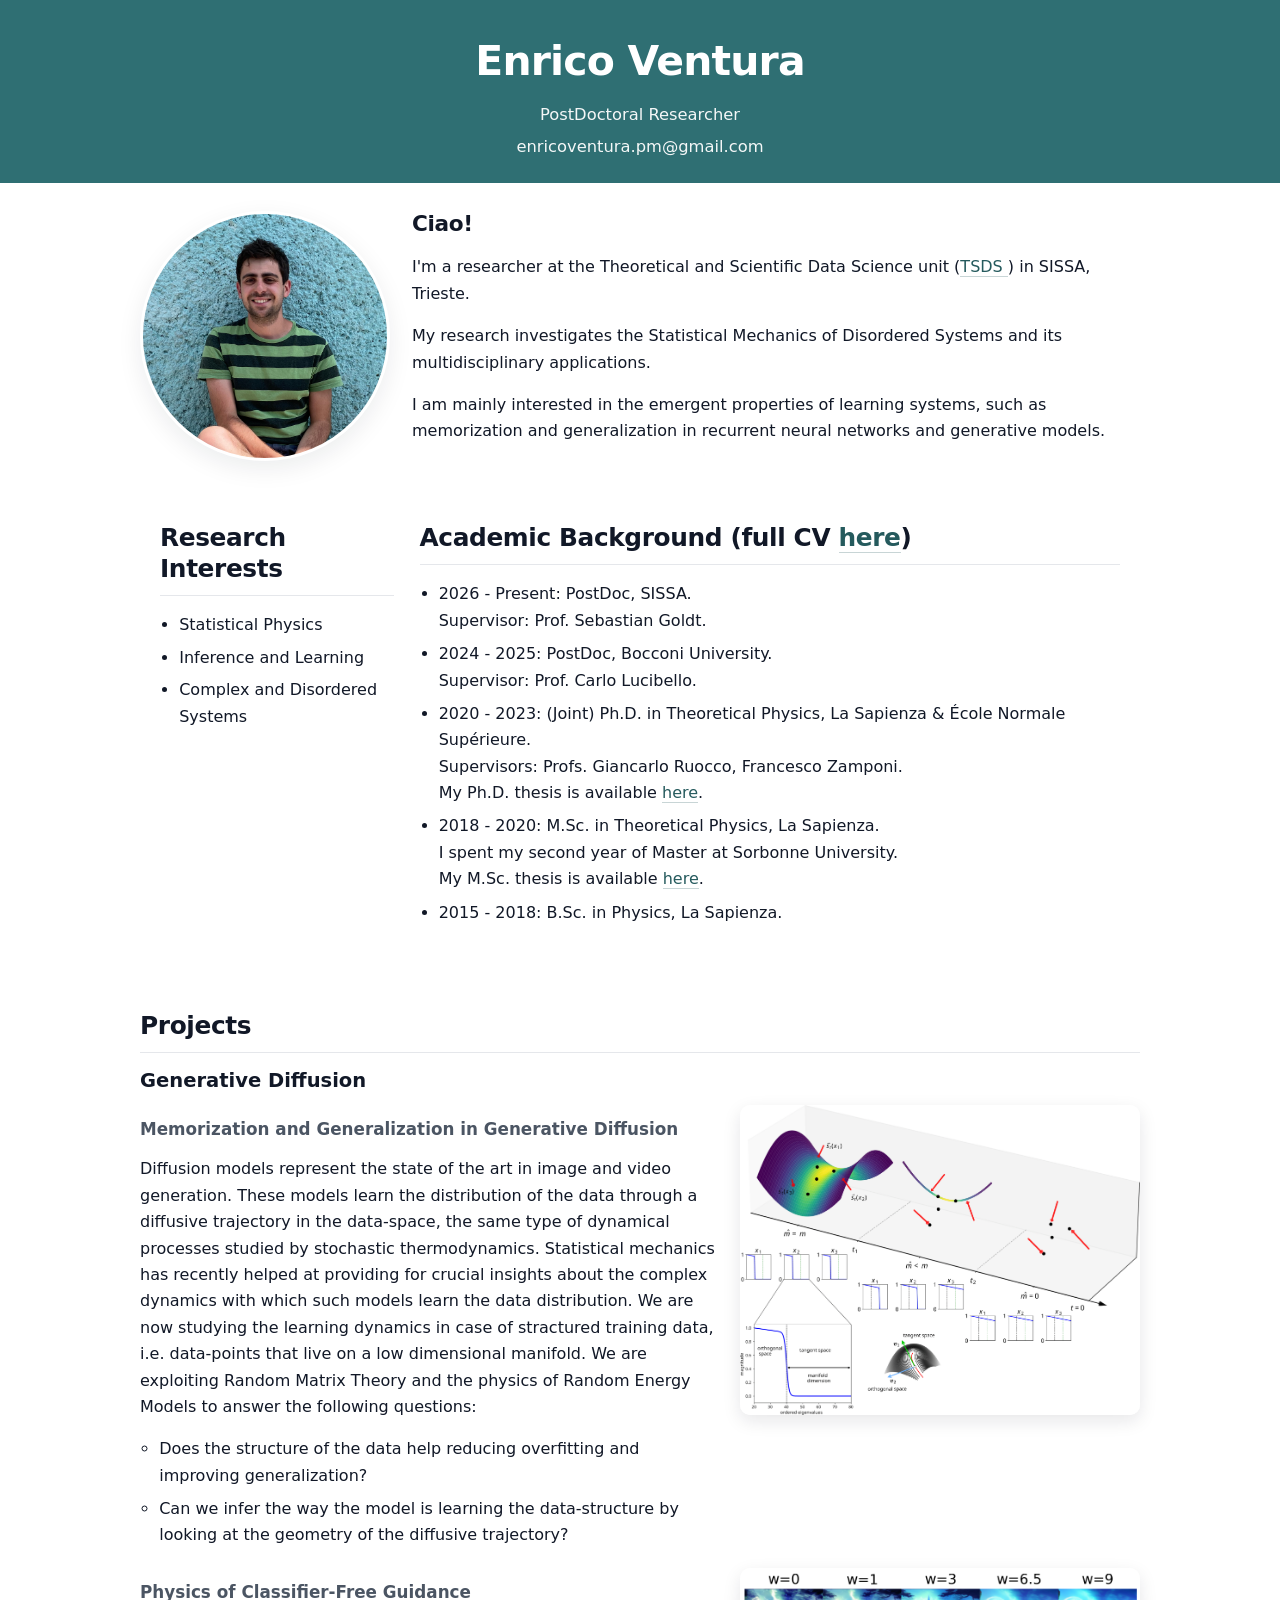
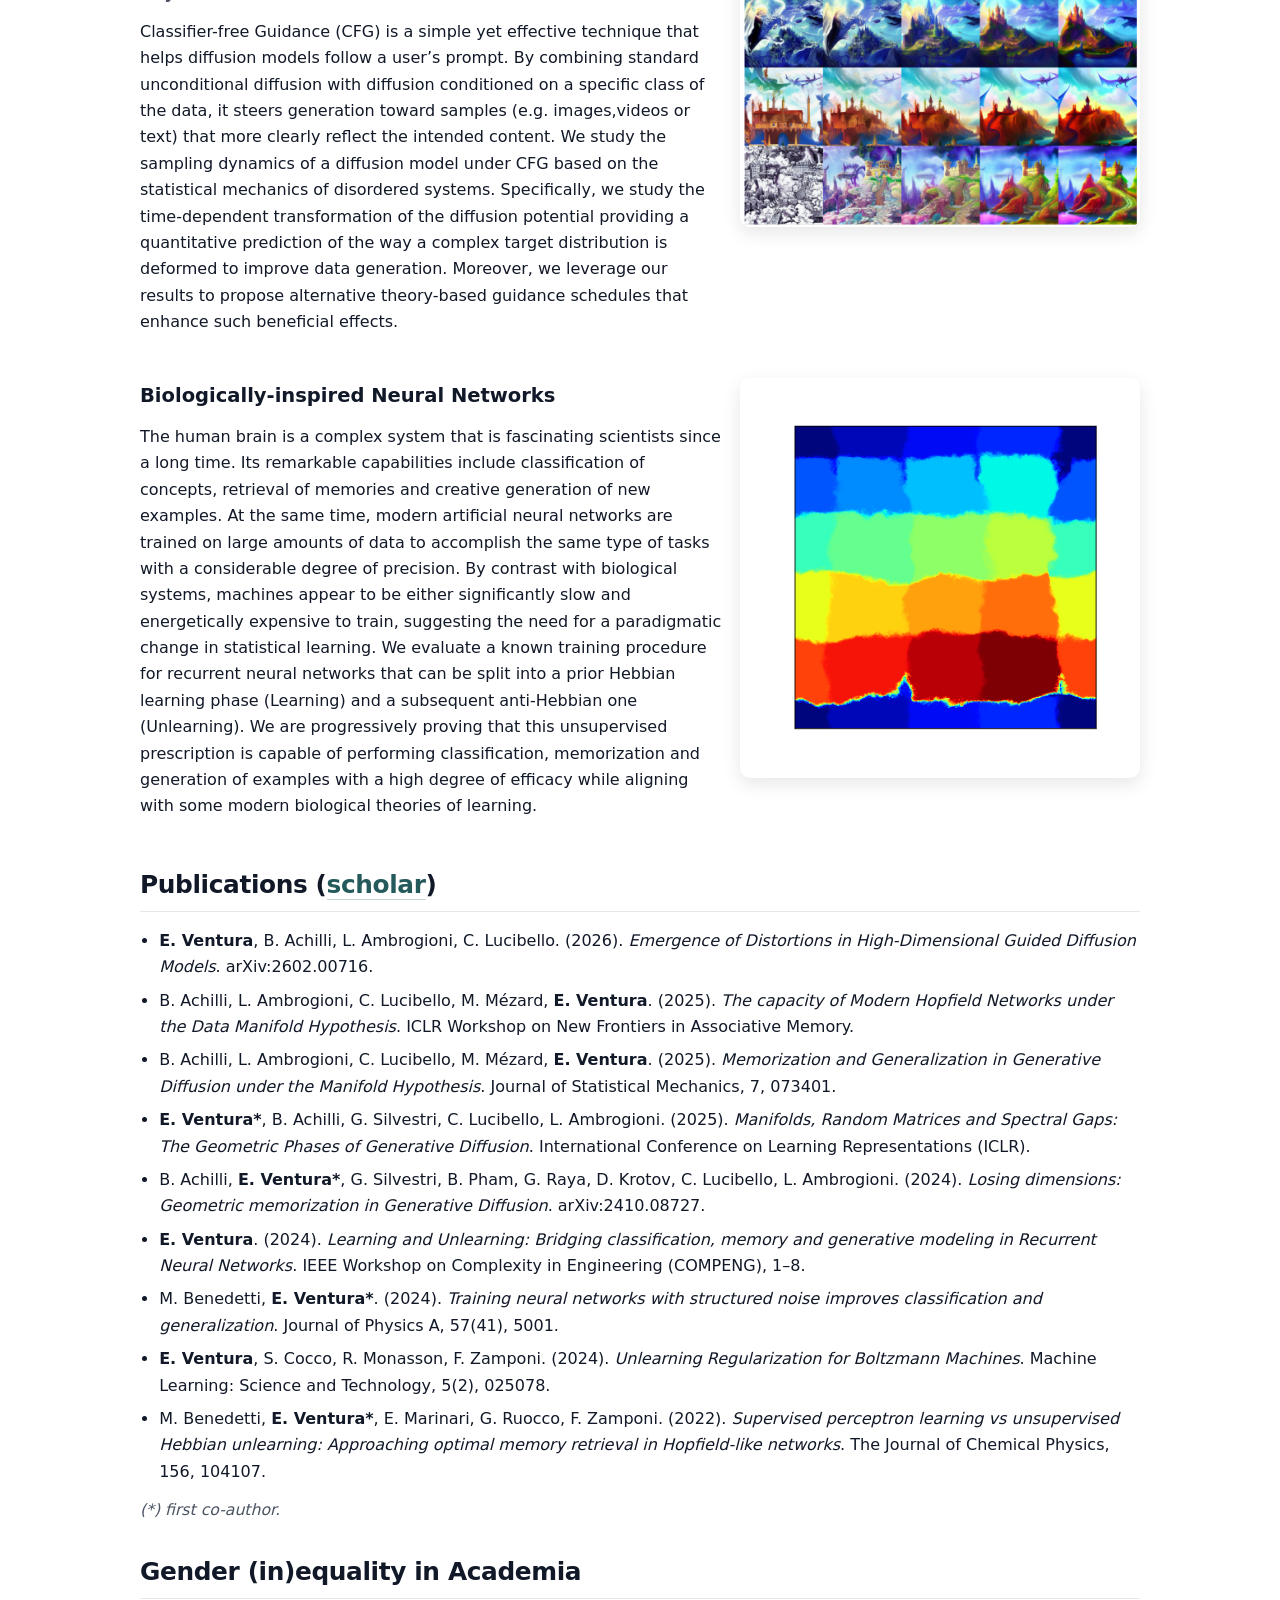
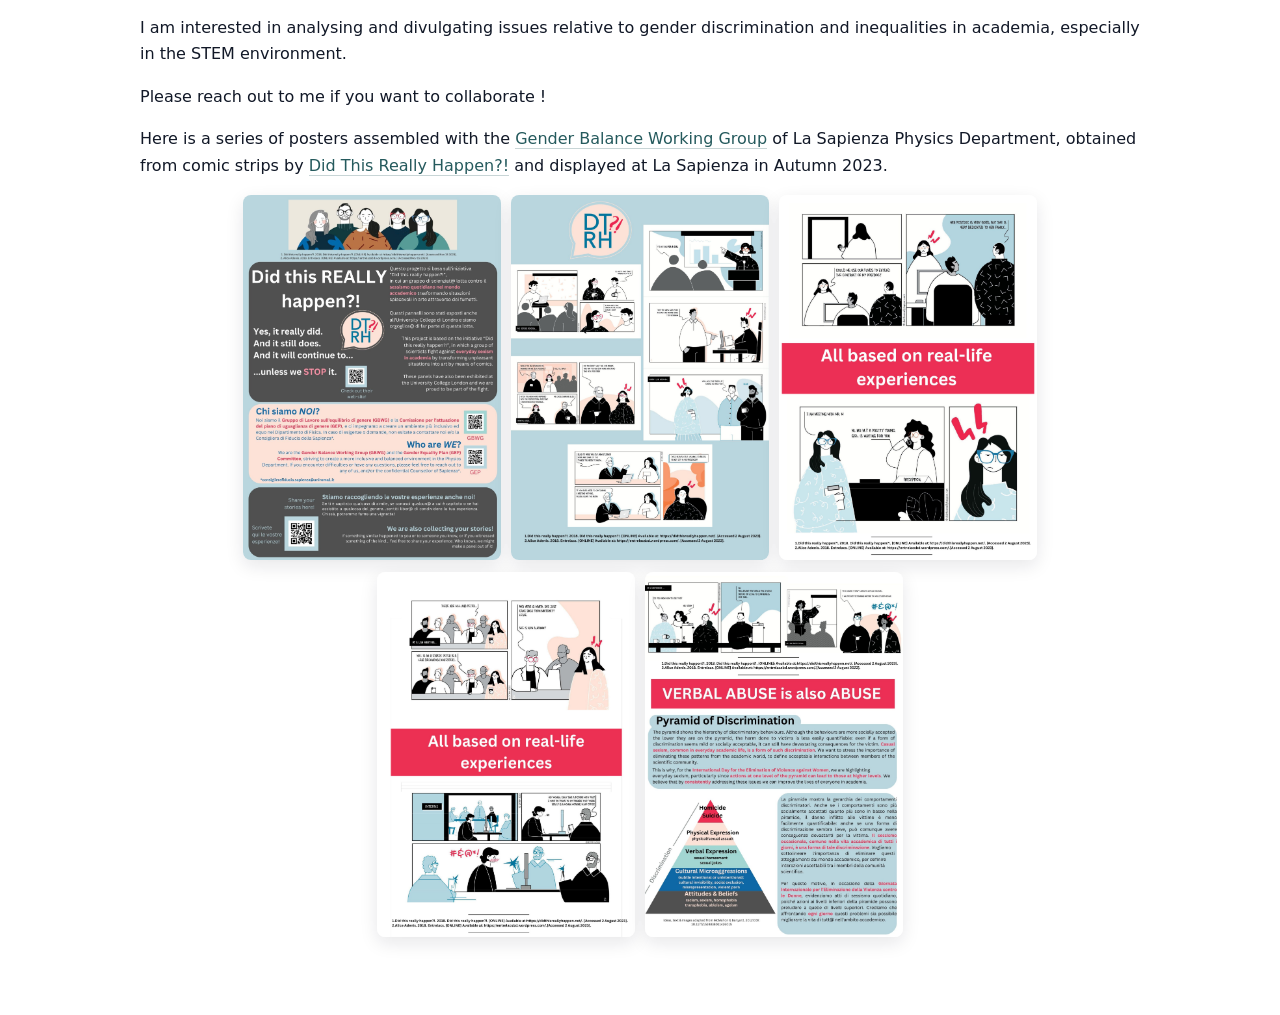
==== commit 93afd900: "Update index.html intro" ====
--- a/index.html
+++ b/index.html
@@ -20,7 +20,7 @@
                 <h2>Ciao!</h2>
                 <p>I'm a researcher at the Theoretical and Scientific Data Science unit (<a href="https://datascience.sissa.it/person/435/enrico-ventura">TSDS </a>) in SISSA, Trieste.</p>
                 <p>My research investigates the Statistical Mechanics of Disordered Systems and its multidisciplinary applications.</p>
-                <p>I am mainly interested in the emergent properties of learning systems, such as memorization and generalization in neural networks and generative models.</p>
+                <p>I am mainly interested in the emergent properties of learning systems, such as memorization and generalization in recurrent neural networks and generative models.</p>
             </div>
         </section>
         <div class="container">
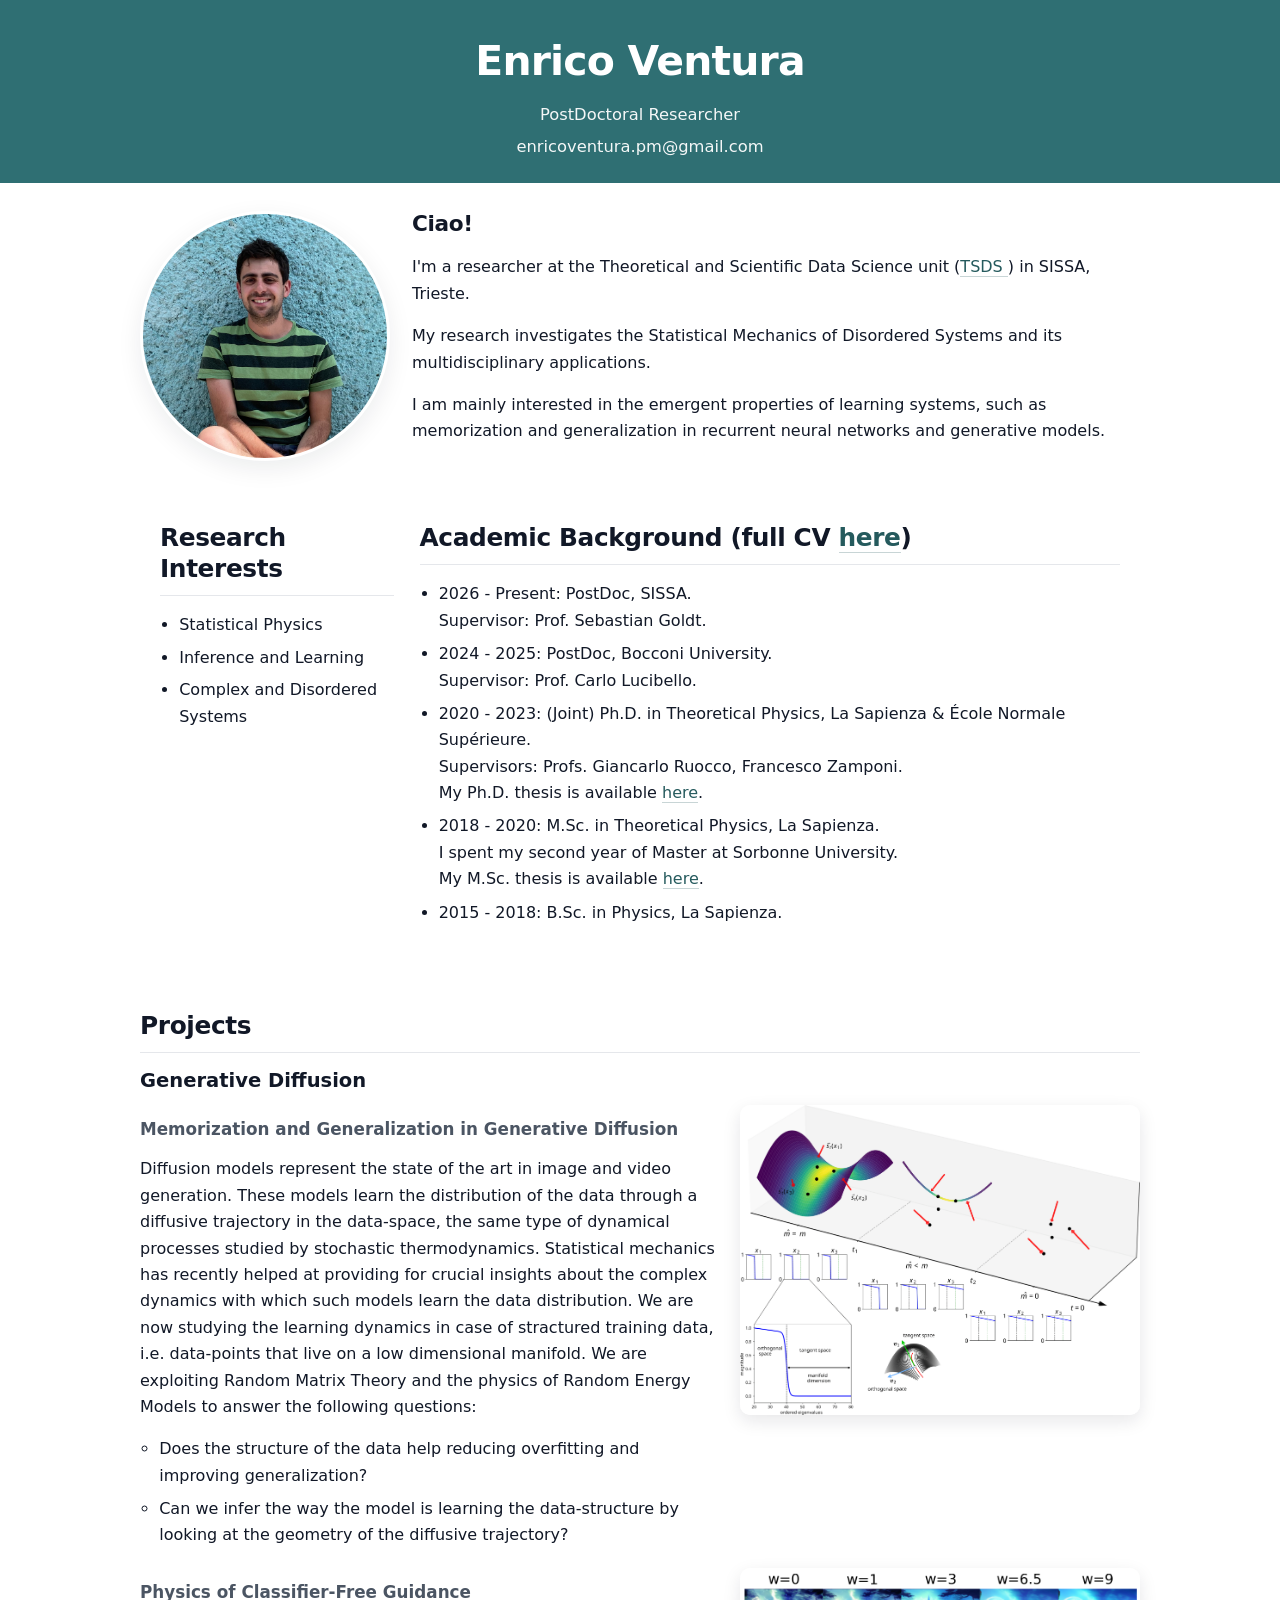
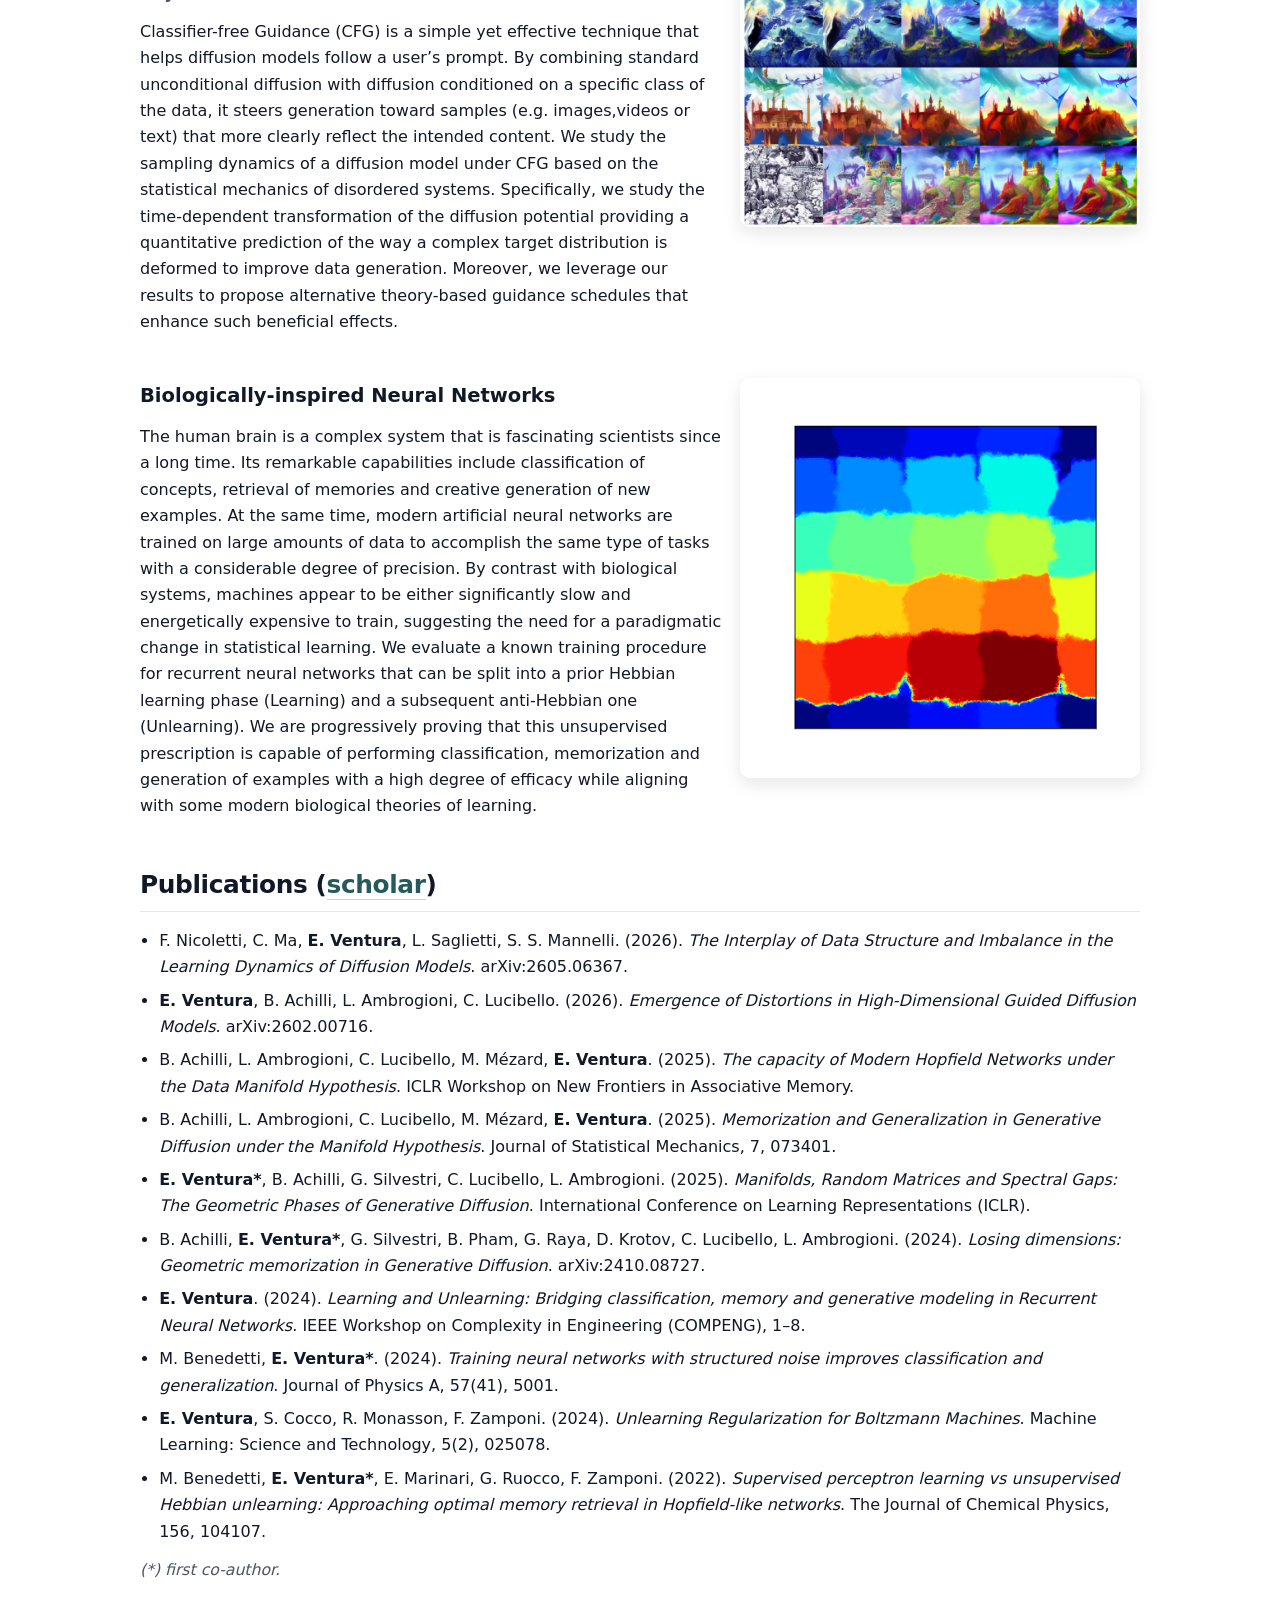
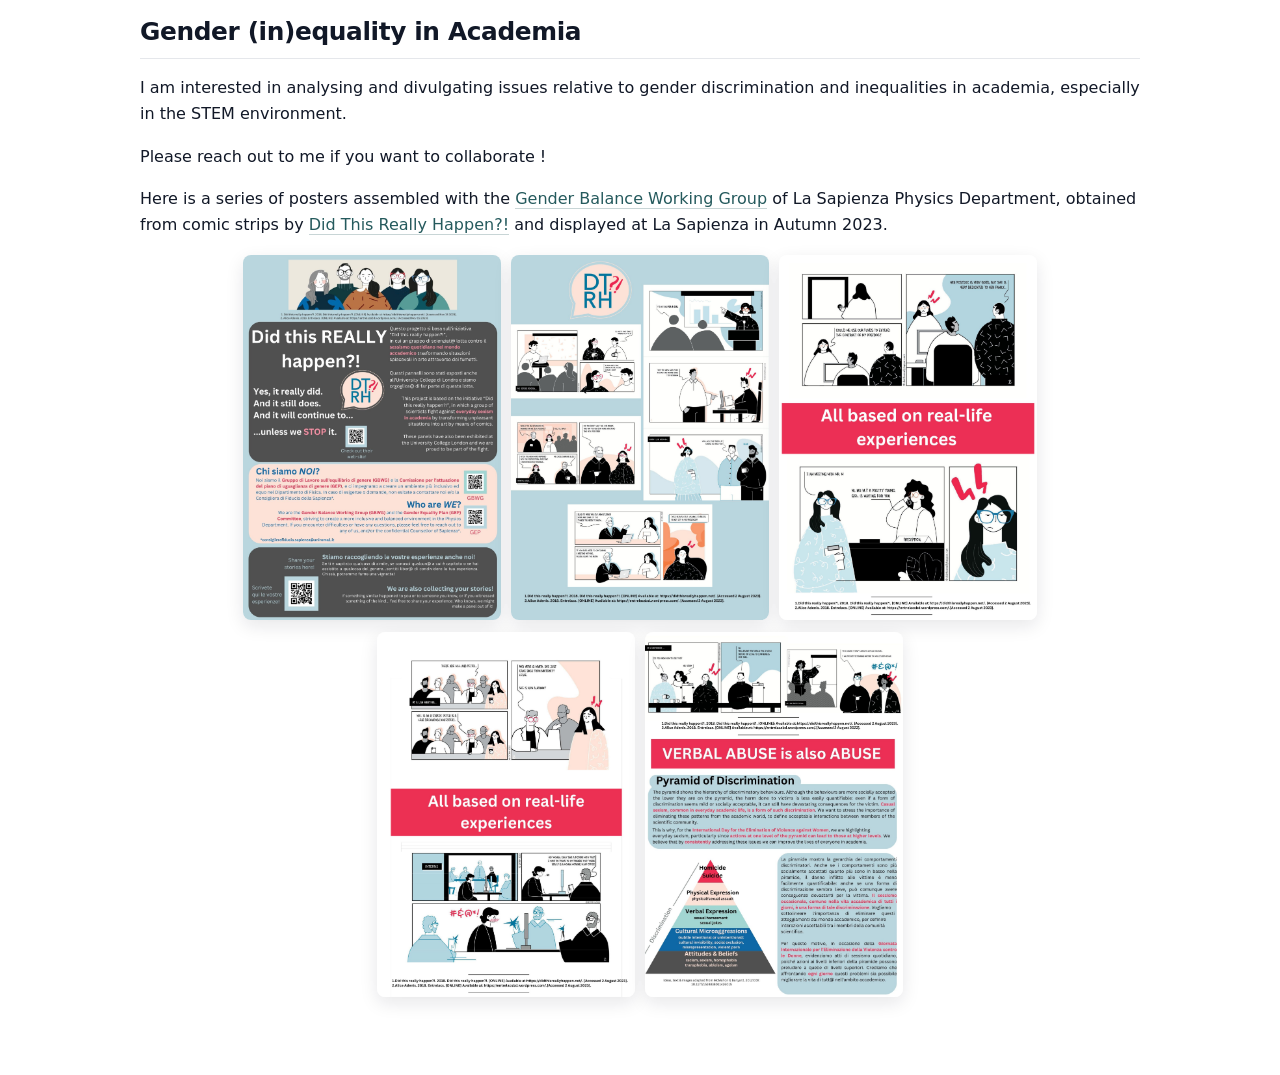
==== commit 6df4a5d6: "Update index.html new pub" ====
--- a/index.html
+++ b/index.html
@@ -123,6 +123,8 @@
         <section id="publications" class="section">
             <h2>Publications (<a href="https://scholar.google.com/citations?user=Wk6m0tkAAAAJ">scholar</a>)</h2>
             <ul>
+                <li>F. Nicoletti, C. Ma, <strong>E. Ventura</strong>, L. Saglietti, S. S. Mannelli. (2026). <em>The Interplay of Data Structure and Imbalance in the Learning Dynamics of Diffusion Models</em>. arXiv:2605.06367.</li>
+                
                 <li><strong>E. Ventura</strong>, B. Achilli, L. Ambrogioni, C. Lucibello. (2026). <em>Emergence of Distortions in High-Dimensional Guided Diffusion Models</em>. arXiv:2602.00716.</li>
         
                 <li>B. Achilli, L. Ambrogioni, C. Lucibello, M. Mézard, <strong>E. Ventura</strong>. (2025). <em>The capacity of Modern Hopfield Networks under the Data Manifold Hypothesis</em>. ICLR Workshop on New Frontiers in Associative Memory.</li>
